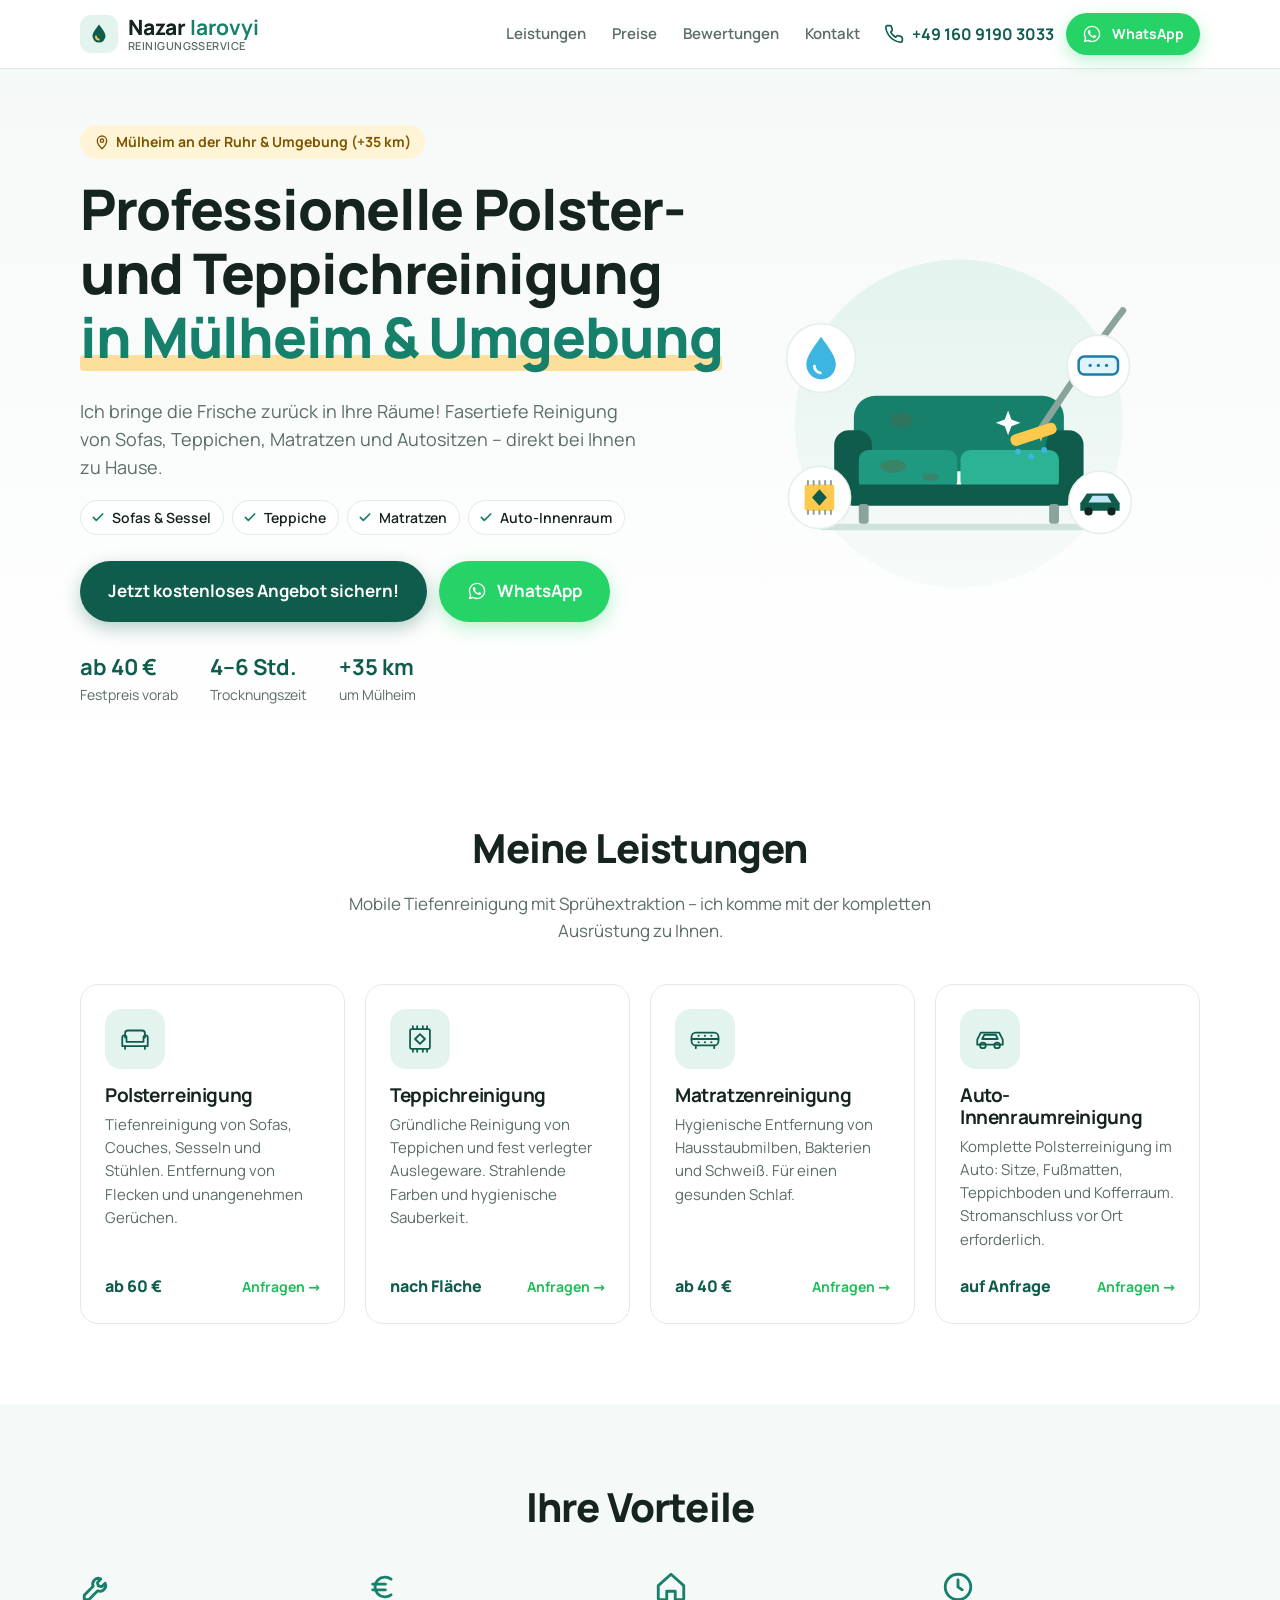
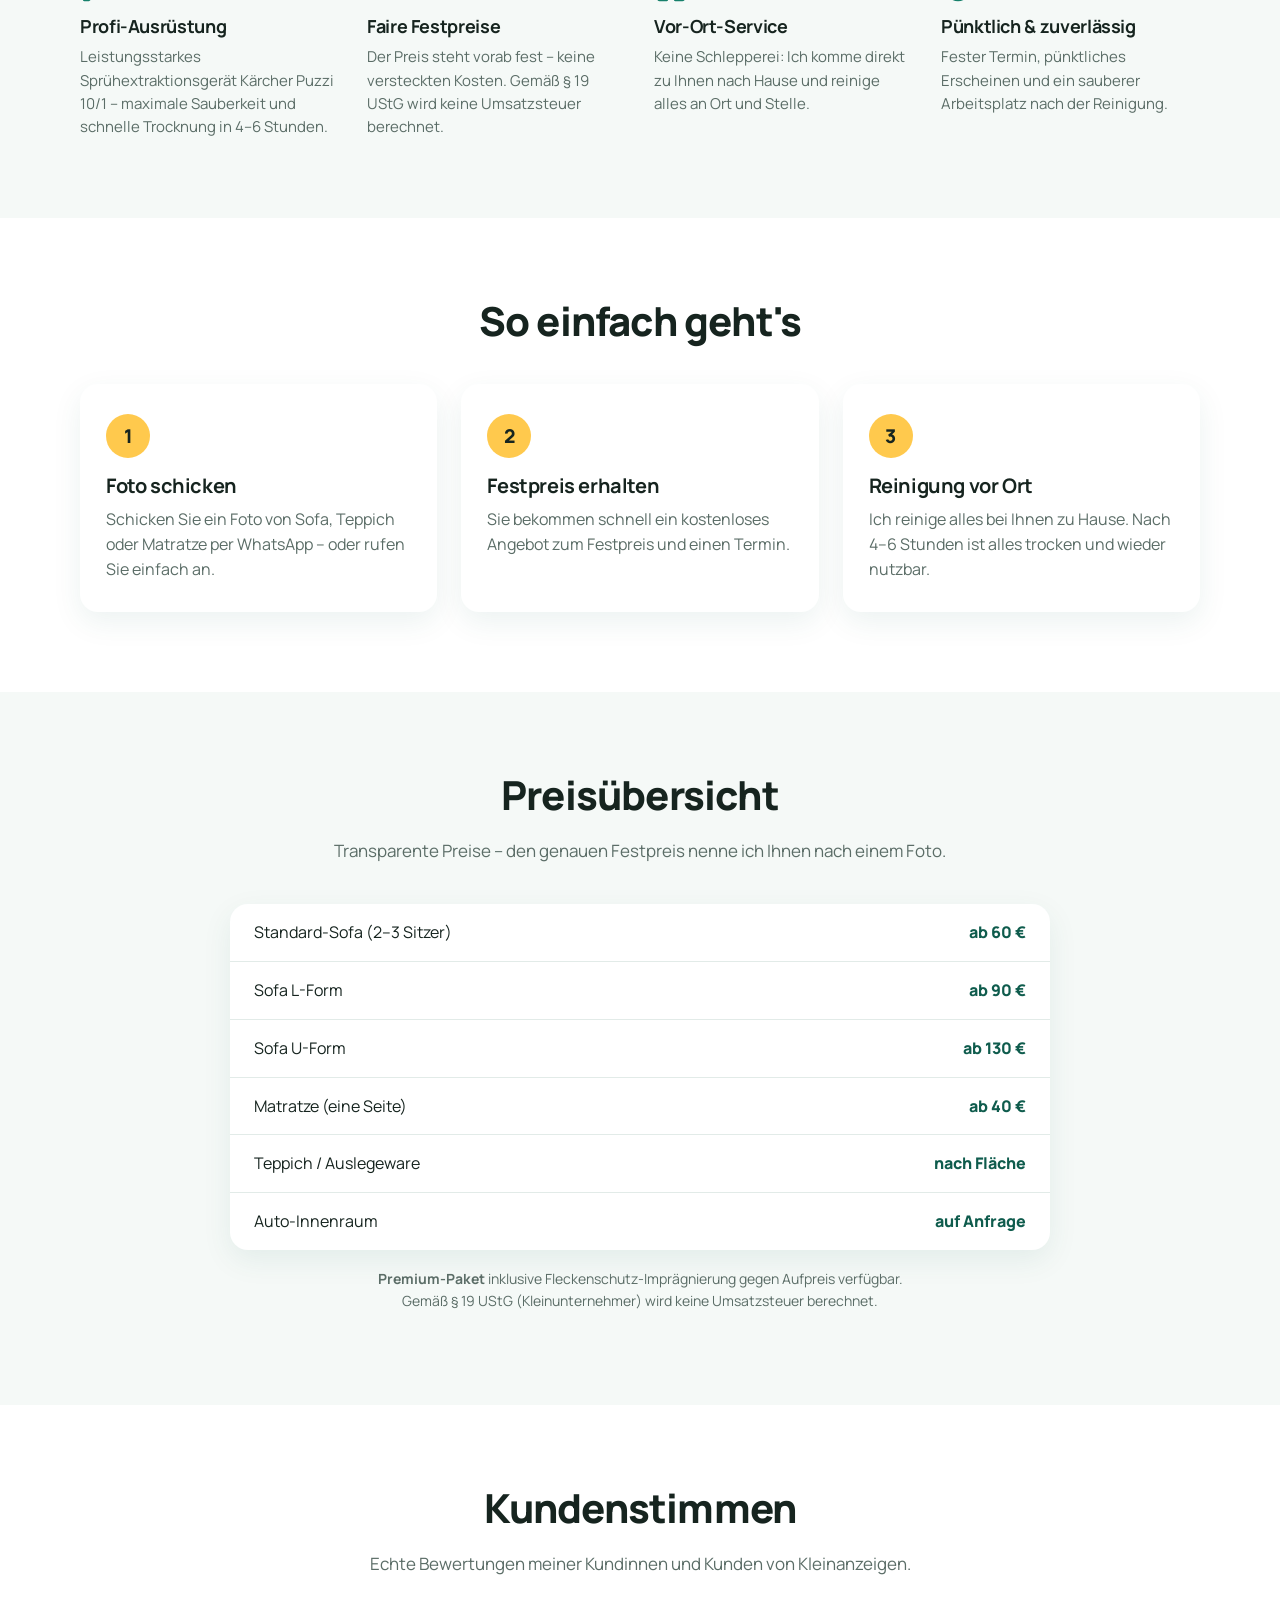
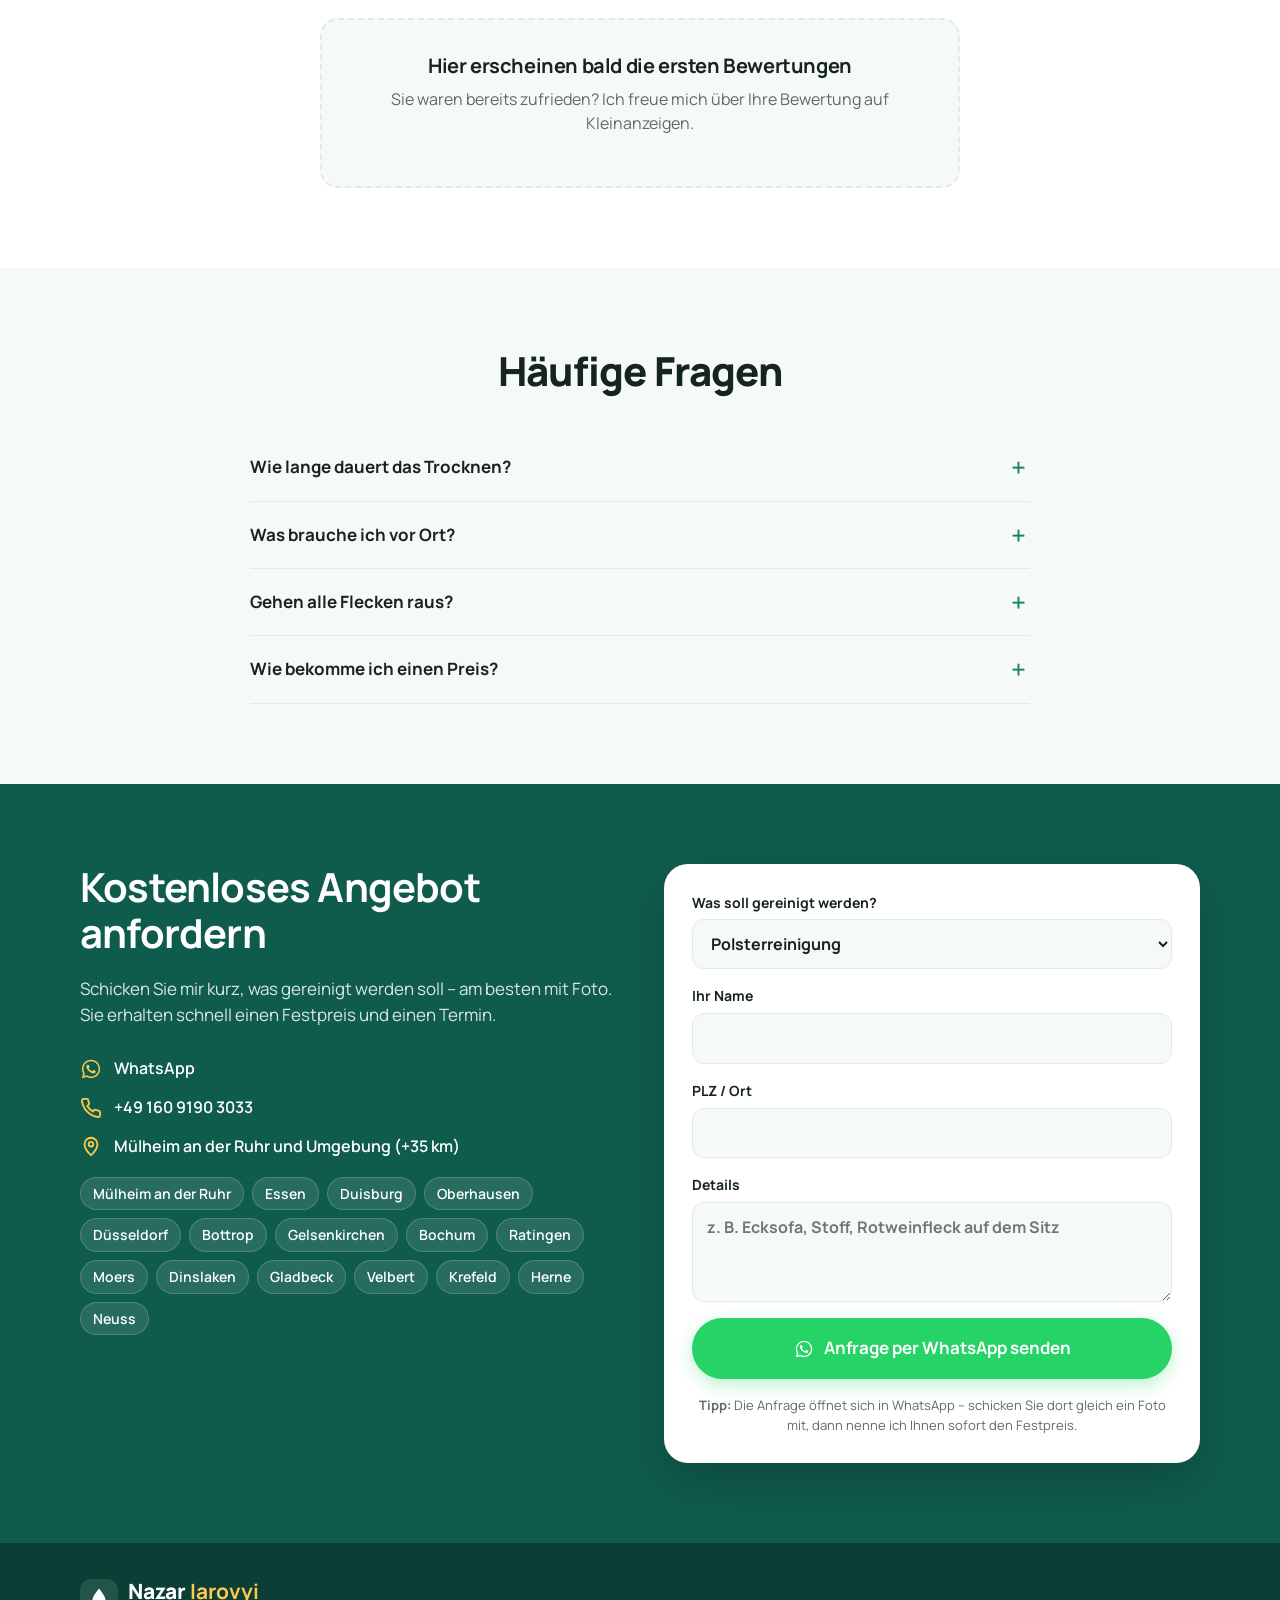
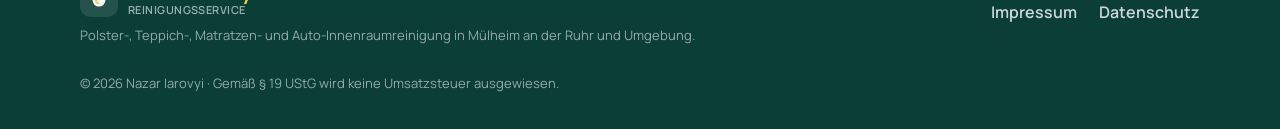
==== index.html @ fb3b0ef0 "Polsterreinigung Nazar Iarovyi: статичный сайт Co-Authored-By: Claude Opus 5.5 <noreply@anthropic.co" ====
<!DOCTYPE html>
<html lang="de">
<head>
  <meta charset="UTF-8">
  <meta name="viewport" content="width=device-width, initial-scale=1">
  <title>Polsterreinigung Mülheim & Umgebung | Nazar Iarovyi</title>
  <meta name="description" content="Mobile Polster-, Teppich-, Matratzen- und Auto-Innenraumreinigung in Mülheim an der Ruhr und Umgebung (+35 km). Profi-Sprühextraktion mit Kärcher Puzzi, Sofa ab 60 €. Kostenloses Angebot per WhatsApp.">
  <meta name="theme-color" content="#0f5c4d">
  <meta property="og:title" content="Polster- und Teppichreinigung bei Ihnen zu Hause – Mülheim & Umgebung">
  <meta property="og:description" content="Sofas, Teppiche, Matratzen und Autositze – Tiefenreinigung direkt vor Ort. Foto per WhatsApp schicken, Festpreis erhalten.">
  <meta property="og:type" content="website">
  <meta property="og:locale" content="de_DE">
  <script type="application/ld+json">
  {
    "@context": "https://schema.org",
    "@type": "LocalBusiness",
    "name": "Nazar Iarovyi Reinigungsservice",
    "telephone": "+4916091903033",
    "address": { "@type": "PostalAddress", "addressLocality": "Mülheim an der Ruhr", "addressCountry": "DE" },
    "areaServed": { "@type": "GeoCircle", "geoMidpoint": { "@type": "GeoCoordinates", "latitude": 51.4275, "longitude": 6.8825 }, "geoRadius": 35000 },
    "priceRange": "ab 40 €"
  }
  </script>
  <link rel="preload" href="fonts/manrope.woff2" as="font" type="font/woff2" crossorigin>
  <link rel="stylesheet" href="styles.css">
</head>
<body>

<!-- ============ HEADER ============ -->
<header class="header" id="top">
  <div class="container header__inner">
    <a href="#top" class="logo">
      <span class="logo__mark"><svg><use href="#i-drop"/></svg></span>
      <span class="logo__text">Nazar <b>Iarovyi</b><small>Reinigungsservice</small></span>
    </a>

    <nav class="nav" id="nav">
      <a href="#services">Leistungen</a>
      <a href="#prices">Preise</a>
      <a href="#reviews">Bewertungen</a>
      <a href="#kontakt">Kontakt</a>
    </nav>

    <div class="header__actions">
      <a class="header__tel js-tel" href="#"><svg class="ico"><use href="#i-phone"/></svg><span class="js-phone-text">+49 160 9190 3033</span></a>
      <a class="btn btn--wa btn--sm header__wa js-wa" href="#" target="_blank" rel="noopener">
        <svg class="ico"><use href="#i-wa"/></svg><span>WhatsApp</span>
      </a>
      <button class="burger" id="burger" aria-label="Menü" aria-expanded="false"><span></span><span></span><span></span></button>
    </div>
  </div>
</header>

<main>
<!-- ============ HERO ============ -->
<section class="hero">
  <div class="container hero__inner">
    <div class="hero__text">
      <span class="badge"><svg class="ico"><use href="#i-pin"/></svg><span id="heroBadge">Mülheim an der Ruhr & Umgebung (+35 km)</span></span>
      <h1 id="heroTitle">Professionelle Polster- und Teppichreinigung <span class="hl">in Mülheim & Umgebung</span></h1>
      <p class="hero__lead">Ich bringe die Frische zurück in Ihre Räume! Fasertiefe Reinigung von Sofas, Teppichen, Matratzen und Autositzen – direkt bei Ihnen zu Hause.</p>
      <ul class="hero__list">
        <li><svg class="ico"><use href="#i-check"/></svg>Sofas & Sessel</li>
        <li><svg class="ico"><use href="#i-check"/></svg>Teppiche</li>
        <li><svg class="ico"><use href="#i-check"/></svg>Matratzen</li>
        <li><svg class="ico"><use href="#i-check"/></svg>Auto-Innenraum</li>
      </ul>
      <div class="hero__cta">
        <a class="btn btn--call btn--lg" href="#kontakt">Jetzt kostenloses Angebot sichern!</a>
        <a class="btn btn--wa btn--lg js-wa" href="#" target="_blank" rel="noopener">
          <svg class="ico"><use href="#i-wa"/></svg><span>WhatsApp</span>
        </a>
      </div>
      <ul class="hero__facts">
        <li><b>ab 40 €</b><span>Festpreis vorab</span></li>
        <li><b>4–6 Std.</b><span>Trocknungszeit</span></li>
        <li><b>+35 km</b><span>um Mülheim</span></li>
      </ul>
    </div>

    <!-- Фото Назара: положи файл img/nazar.jpg (вертикальное, ~800×1000) — оно встанет вместо картинки -->
    <div class="hero__art hero__photo">
      <img src="img/nazar.jpg" alt="Nazar Iarovyi bei der Polsterreinigung" width="800" height="1000" onerror="this.remove()">
      <svg viewBox="0 0 480 440" class="hero-svg" aria-hidden="true">
        <defs>
          <linearGradient id="g-sky" x1="0" y1="0" x2="0" y2="1"><stop offset="0" stop-color="#e3f3ee"/><stop offset="1" stop-color="#f7fbf9"/></linearGradient>
        </defs>
        <circle cx="240" cy="230" r="200" fill="url(#g-sky)"/>
        <!-- floor -->
        <rect x="70" y="352" width="340" height="8" rx="4" fill="#cfe3dc"/>
        <!-- sofa -->
        <rect x="112" y="196" width="256" height="92" rx="26" fill="#16806b"/>
        <rect x="88" y="238" width="46" height="88" rx="18" fill="#0f5c4d"/>
        <rect x="346" y="238" width="46" height="88" rx="18" fill="#0f5c4d"/>
        <rect x="118" y="262" width="120" height="50" rx="12" fill="#1f9a80"/>
        <rect x="242" y="262" width="120" height="50" rx="12" fill="#2bb394"/>
        <rect x="100" y="304" width="280" height="26" rx="10" fill="#0f5c4d"/>
        <rect x="118" y="328" width="12" height="24" rx="4" fill="#8aa39b"/>
        <rect x="350" y="328" width="12" height="24" rx="4" fill="#8aa39b"/>
        <!-- dirty half (left) -->
        <ellipse cx="160" cy="282" rx="16" ry="8" fill="#6b5a3a" opacity=".35"/>
        <ellipse cx="205" cy="295" rx="10" ry="5" fill="#6b5a3a" opacity=".3"/>
        <ellipse cx="170" cy="226" rx="14" ry="9" fill="#6b5a3a" opacity=".28"/>
        <!-- clean half (right): sparkles -->
        <path d="M300 214l4 11 11 4-11 4-4 11-4-11-11-4 11-4z" fill="#fff"/>
        <path d="M340 236l2 6 6 2-6 2-2 6-2-6-6-2 6-2z" fill="#ffc94d"/>
        <!-- spray extraction wand -->
        <path d="M440 92C410 130 384 170 340 236" stroke="#8aa39b" stroke-width="8" fill="none" stroke-linecap="round"/>
        <rect x="302" y="236" width="58" height="14" rx="6" fill="#ffc94d" transform="rotate(-18 331 243)"/>
        <circle cx="312" cy="264" r="3.5" fill="#3cb6e0"/><circle cx="328" cy="270" r="3.5" fill="#3cb6e0"/><circle cx="344" cy="262" r="3.5" fill="#3cb6e0"/>

        <!-- floating: droplet -->
        <g class="float f1">
          <circle cx="72" cy="150" r="42" fill="#fff" stroke="#e5efeb" stroke-width="2"/>
          <path d="M72 124c10 14 18 24 18 34a18 18 0 0 1-36 0c0-10 8-20 18-34z" fill="#3cb6e0"/>
          <path d="M64 160a8 8 0 0 0 7 8" stroke="#fff" stroke-width="3.5" fill="none" stroke-linecap="round"/>
        </g>
        <!-- floating: mattress -->
        <g class="float f2">
          <circle cx="410" cy="160" r="38" fill="#fff" stroke="#e5efeb" stroke-width="2"/>
          <rect x="386" y="148" width="48" height="22" rx="7" fill="#e1f3fb" stroke="#1a7fa8" stroke-width="3"/>
          <circle cx="400" cy="159" r="2" fill="#1a7fa8"/><circle cx="410" cy="159" r="2" fill="#1a7fa8"/><circle cx="420" cy="159" r="2" fill="#1a7fa8"/>
        </g>
        <!-- floating: car -->
        <g class="float f3">
          <circle cx="412" cy="326" r="38" fill="#fff" stroke="#e5efeb" stroke-width="2"/>
          <path d="M388 336v-9l8-12h32l8 12v9z" fill="#0f5c4d"/>
          <path d="M398 326l5-8h18l5 8z" fill="#bfe6f5"/>
          <circle cx="398" cy="337" r="5" fill="#16241f"/><circle cx="426" cy="337" r="5" fill="#16241f"/>
        </g>
        <!-- floating: carpet -->
        <g class="float f4">
          <circle cx="70" cy="320" r="38" fill="#fff" stroke="#e5efeb" stroke-width="2"/>
          <rect x="52" y="304" width="36" height="32" rx="3" fill="#ffc94d"/>
          <path d="M70 310l9 10-9 10-9-10z" fill="#0f5c4d"/>
          <path d="M56 300v4M63 300v4M70 300v4M77 300v4M84 300v4M56 336v4M63 336v4M70 336v4M77 336v4M84 336v4" stroke="#8aa39b" stroke-width="2.5" stroke-linecap="round"/>
        </g>
      </svg>
    </div>
  </div>
</section>

<!-- ============ SERVICES ============ -->
<section class="section" id="services">
  <div class="container">
    <div class="section__head">
      <h2>Meine Leistungen</h2>
      <p>Mobile Tiefenreinigung mit Sprühextraktion – ich komme mit der kompletten Ausrüstung zu Ihnen.</p>
    </div>
    <div class="grid services services--4" id="servicesGrid"><!-- rendered by script.js --></div>
  </div>
</section>

<!-- ============ ADVANTAGES ============ -->
<section class="section section--alt">
  <div class="container">
    <div class="section__head">
      <h2>Ihre Vorteile</h2>
    </div>
    <div class="why">
      <div class="why__item"><svg class="ico"><use href="#i-tools"/></svg><h3>Profi-Ausrüstung</h3><p>Leistungsstarkes Sprühextraktionsgerät Kärcher Puzzi 10/1 – maximale Sauberkeit und schnelle Trocknung in 4–6 Stunden.</p></div>
      <div class="why__item"><svg class="ico"><use href="#i-euro"/></svg><h3>Faire Festpreise</h3><p>Der Preis steht vorab fest – keine versteckten Kosten. Gemäß § 19 UStG wird keine Umsatzsteuer berechnet.</p></div>
      <div class="why__item"><svg class="ico"><use href="#i-home"/></svg><h3>Vor-Ort-Service</h3><p>Keine Schlepperei: Ich komme direkt zu Ihnen nach Hause und reinige alles an Ort und Stelle.</p></div>
      <div class="why__item"><svg class="ico"><use href="#i-clock"/></svg><h3>Pünktlich & zuverlässig</h3><p>Fester Termin, pünktliches Erscheinen und ein sauberer Arbeitsplatz nach der Reinigung.</p></div>
    </div>
  </div>
</section>

<!-- ============ HOW ============ -->
<section class="section" id="how">
  <div class="container">
    <div class="section__head">
      <h2>So einfach geht's</h2>
    </div>
    <ol class="steps">
      <li class="step"><span class="step__num">1</span><h3>Foto schicken</h3><p>Schicken Sie ein Foto von Sofa, Teppich oder Matratze per WhatsApp – oder rufen Sie einfach an.</p></li>
      <li class="step"><span class="step__num">2</span><h3>Festpreis erhalten</h3><p>Sie bekommen schnell ein kostenloses Angebot zum Festpreis und einen Termin.</p></li>
      <li class="step"><span class="step__num">3</span><h3>Reinigung vor Ort</h3><p>Ich reinige alles bei Ihnen zu Hause. Nach 4–6 Stunden ist alles trocken und wieder nutzbar.</p></li>
    </ol>
  </div>
</section>

<!-- ============ PRICES ============ -->
<section class="section section--alt" id="prices">
  <div class="container">
    <div class="section__head">
      <h2>Preisübersicht</h2>
      <p>Transparente Preise – den genauen Festpreis nenne ich Ihnen nach einem Foto.</p>
    </div>
    <div class="price-table" id="priceTable"><!-- rendered by script.js --></div>
    <p class="note"><b>Premium-Paket</b> inklusive Fleckenschutz-Imprägnierung gegen Aufpreis verfügbar.<br>Gemäß § 19 UStG (Kleinunternehmer) wird keine Umsatzsteuer berechnet.</p>
  </div>
</section>

<!-- ============ REVIEWS ============ -->
<section class="section" id="reviews">
  <div class="container">
    <div class="section__head">
      <h2>Kundenstimmen</h2>
      <p>Echte Bewertungen meiner Kundinnen und Kunden von Kleinanzeigen.</p>
    </div>
    <div id="reviewsBox"><!-- rendered by script.js --></div>
  </div>
</section>

<!-- ============ FAQ ============ -->
<section class="section section--alt" id="faq">
  <div class="container container--narrow">
    <div class="section__head">
      <h2>Häufige Fragen</h2>
    </div>
    <div class="faq" id="faqList"><!-- rendered by script.js --></div>
  </div>
</section>

<!-- ============ CONTACT ============ -->
<section class="section contact" id="kontakt">
  <div class="container contact__inner">
    <div class="contact__text">
      <h2>Kostenloses Angebot anfordern</h2>
      <p>Schicken Sie mir kurz, was gereinigt werden soll – am besten mit Foto. Sie erhalten schnell einen Festpreis und einen Termin.</p>
      <ul class="contact__list">
        <li><a class="js-wa" href="#" target="_blank" rel="noopener"><svg class="ico"><use href="#i-wa"/></svg><span>WhatsApp</span></a></li>
        <li><a class="js-tel" href="#"><svg class="ico"><use href="#i-phone"/></svg><span class="js-phone-text">+49 160 9190 3033</span></a></li>
        <li><svg class="ico"><use href="#i-pin"/></svg><span id="contactArea">Mülheim an der Ruhr und Umgebung (+35 km)</span></li>
      </ul>
      <ul class="chips" id="areaChips"><!-- rendered by script.js --></ul>
    </div>

    <form class="form" id="requestForm" novalidate>
      <label>
        <span>Was soll gereinigt werden?</span>
        <select name="service" id="formService"></select>
      </label>
      <label>
        <span>Ihr Name</span>
        <input type="text" name="name" required autocomplete="name">
      </label>
      <label>
        <span>PLZ / Ort</span>
        <input type="text" name="zip" autocomplete="postal-code">
      </label>
      <label>
        <span>Details</span>
        <textarea name="msg" rows="3" placeholder="z. B. Ecksofa, Stoff, Rotweinfleck auf dem Sitz"></textarea>
      </label>
      <button type="submit" class="btn btn--wa btn--lg btn--block">
        <svg class="ico"><use href="#i-wa"/></svg><span>Anfrage per WhatsApp senden</span>
      </button>
      <p class="form__hint"><b>Tipp:</b> Die Anfrage öffnet sich in WhatsApp – schicken Sie dort gleich ein Foto mit, dann nenne ich Ihnen sofort den Festpreis.</p>
    </form>
  </div>
</section>
</main>

<!-- ============ FOOTER ============ -->
<footer class="footer">
  <div class="container footer__inner">
    <div>
      <a href="#top" class="logo logo--light">
        <span class="logo__mark"><svg><use href="#i-drop"/></svg></span>
        <span class="logo__text">Nazar <b>Iarovyi</b><small>Reinigungsservice</small></span>
      </a>
      <p class="footer__small">Polster-, Teppich-, Matratzen- und Auto-Innenraumreinigung in Mülheim an der Ruhr und Umgebung.</p>
    </div>
    <nav class="footer__links">
      <a href="impressum.html">Impressum</a>
      <a href="datenschutz.html">Datenschutz</a>
    </nav>
    <p class="footer__small">© <span id="year"></span> Nazar Iarovyi · Gemäß § 19 UStG wird keine Umsatzsteuer ausgewiesen.</p>
  </div>
</footer>

<!-- Sticky contact bar (mobile) -->
<div class="mbar">
  <a class="mbar__call js-tel" href="#"><svg class="ico"><use href="#i-phone"/></svg><span>Anrufen</span></a>
  <a class="mbar__wa js-wa" href="#" target="_blank" rel="noopener"><svg class="ico"><use href="#i-wa"/></svg><span>WhatsApp</span></a>
</div>

<!-- ============ ICON SPRITE ============ -->
<svg width="0" height="0" style="position:absolute" aria-hidden="true">
  <symbol id="i-wa" viewBox="0 0 24 24"><path fill="currentColor" d="M12.04 2C6.58 2 2.13 6.45 2.13 11.91c0 1.75.46 3.45 1.32 4.95L2.05 22l5.25-1.38a9.9 9.9 0 0 0 4.74 1.21c5.46 0 9.91-4.45 9.91-9.91S17.5 2 12.04 2Zm0 18.15c-1.48 0-2.93-.4-4.2-1.15l-.3-.18-3.12.82.83-3.04-.2-.31a8.2 8.2 0 0 1-1.26-4.38c0-4.54 3.7-8.24 8.25-8.24 4.54 0 8.24 3.7 8.24 8.24 0 4.55-3.7 8.24-8.24 8.24Zm4.52-6.16c-.25-.12-1.47-.72-1.7-.8-.22-.09-.39-.13-.56.12-.16.25-.64.8-.78.97-.14.17-.29.19-.54.06-.25-.12-1.05-.39-1.99-1.23-.74-.66-1.23-1.47-1.38-1.72-.14-.25-.02-.38.11-.51.11-.11.25-.29.37-.43.13-.15.17-.25.25-.42.08-.17.04-.31-.02-.43-.06-.12-.56-1.34-.76-1.84-.2-.48-.41-.42-.56-.43h-.48c-.17 0-.43.06-.66.31-.22.25-.86.85-.86 2.07 0 1.22.89 2.4 1.01 2.56.12.17 1.75 2.67 4.23 3.74.59.26 1.05.41 1.41.52.59.19 1.13.16 1.56.1.48-.07 1.47-.6 1.67-1.18.21-.58.21-1.07.14-1.18-.06-.1-.22-.16-.47-.28Z"/></symbol>
  <symbol id="i-phone" viewBox="0 0 24 24"><path fill="none" stroke="currentColor" stroke-width="2" stroke-linecap="round" stroke-linejoin="round" d="M22 16.9v3a2 2 0 0 1-2.2 2 19.8 19.8 0 0 1-8.6-3.1 19.5 19.5 0 0 1-6-6A19.8 19.8 0 0 1 2.1 4.2 2 2 0 0 1 4.1 2h3a2 2 0 0 1 2 1.7c.1.9.4 1.8.7 2.7a2 2 0 0 1-.5 2.1L8 9.8a16 16 0 0 0 6 6l1.3-1.3a2 2 0 0 1 2.1-.4c.9.3 1.8.6 2.7.7a2 2 0 0 1 1.7 2Z"/></symbol>
  <symbol id="i-clock" viewBox="0 0 24 24"><g fill="none" stroke="currentColor" stroke-width="2" stroke-linecap="round"><circle cx="12" cy="12" r="9"/><path d="M12 7v5l3 2"/></g></symbol>
  <symbol id="i-euro" viewBox="0 0 24 24"><g fill="none" stroke="currentColor" stroke-width="2" stroke-linecap="round"><path d="M17 6.5A7 7 0 1 0 17 17.5"/><path d="M4 10h9M4 14h9"/></g></symbol>
  <symbol id="i-tools" viewBox="0 0 24 24"><g fill="none" stroke="currentColor" stroke-width="2" stroke-linecap="round" stroke-linejoin="round"><path d="M14.7 6.3a4 4 0 0 0-5.4 5.2L3 17.8V21h3.2l6.3-6.3a4 4 0 0 0 5.2-5.4l-2.5 2.5-2.3-.6-.6-2.3z"/></g></symbol>
  <symbol id="i-home" viewBox="0 0 24 24"><g fill="none" stroke="currentColor" stroke-width="2" stroke-linecap="round" stroke-linejoin="round"><path d="M3 11 12 3l9 8v9a1 1 0 0 1-1 1h-5v-6H9v6H4a1 1 0 0 1-1-1z"/></g></symbol>
  <symbol id="i-pin" viewBox="0 0 24 24"><g fill="none" stroke="currentColor" stroke-width="2" stroke-linecap="round"><path d="M12 22s7-6.3 7-12a7 7 0 0 0-14 0c0 5.7 7 12 7 12Z"/><circle cx="12" cy="10" r="2.5"/></g></symbol>
  <symbol id="i-check" viewBox="0 0 24 24"><path d="m5 12.5 4.5 4.5L19 7.5" fill="none" stroke="currentColor" stroke-width="2.6" stroke-linecap="round" stroke-linejoin="round"/></symbol>
  <symbol id="i-drop" viewBox="0 0 24 24"><path d="M12 2.5c3.8 5 6.5 8.4 6.5 11.6a6.5 6.5 0 0 1-13 0c0-3.2 2.7-6.6 6.5-11.6Z" fill="currentColor"/><path d="M9 14.5a3 3 0 0 0 2.6 3" fill="none" stroke="#ffc94d" stroke-width="2" stroke-linecap="round"/></symbol>
  <!-- service icons -->
  <symbol id="s-sofa" viewBox="0 0 48 48"><g fill="none" stroke="currentColor" stroke-width="2.5" stroke-linecap="round" stroke-linejoin="round"><path d="M10 22v-6a4 4 0 0 1 4-4h20a4 4 0 0 1 4 4v6"/><path d="M6 22a3 3 0 0 1 6 0v6h24v-6a3 3 0 0 1 6 0v12H6z"/><path d="M10 34v4M38 34v4"/></g></symbol>
  <symbol id="s-carpet" viewBox="0 0 48 48"><g fill="none" stroke="currentColor" stroke-width="2.5" stroke-linecap="round" stroke-linejoin="round"><rect x="10" y="10" width="28" height="28" rx="2"/><path d="M24 17l7 7-7 7-7-7z"/><path d="M14 6v4M20 6v4M28 6v4M34 6v4M14 38v4M20 38v4M28 38v4M34 38v4"/></g></symbol>
  <symbol id="s-mattress" viewBox="0 0 48 48"><g fill="none" stroke="currentColor" stroke-width="2.5" stroke-linecap="round" stroke-linejoin="round"><rect x="5" y="15" width="38" height="18" rx="6"/><path d="M5 24h38"/><path d="M11 33v4M37 33v4"/><path d="M15 19.5h0M24 19.5h0M33 19.5h0M15 28.5h0M24 28.5h0M33 28.5h0" stroke-width="3"/></g></symbol>
  <symbol id="s-car" viewBox="0 0 48 48"><g fill="none" stroke="currentColor" stroke-width="2.5" stroke-linecap="round" stroke-linejoin="round"><path d="M6 32v-7l5-10h26l5 10v7z"/><path d="M13 24l3-6h16l3 6z"/><circle cx="14" cy="33" r="4"/><circle cx="34" cy="33" r="4"/></g></symbol>
</svg>

<script src="script.js"></script>
</body>
</html>
---- styles.css ----
/* Шрифт лежит локально (без Google Fonts — так требует DSGVO) */
@font-face {
  font-family: "Manrope"; font-style: normal; font-weight: 400 800; font-display: swap;
  src: url(fonts/manrope.woff2) format("woff2");
}

:root {
  --green: #0f5c4d;
  --green-2: #16806b;
  --green-soft: #e3f3ee;
  --yellow: #ffc94d;
  --yellow-soft: #fff4d6;
  --wa: #25d366;
  --wa-dark: #1ebe5a;
  --text: #16241f;
  --muted: #5b6d67;
  --line: #e2ebe8;
  --bg: #ffffff;
  --bg-alt: #f5f9f7;
  --radius: 18px;
  --shadow: 0 10px 30px rgba(15, 92, 77, .08);
  --container: 1160px;
}

*, *::before, *::after { box-sizing: border-box; }
html { scroll-behavior: smooth; scroll-padding-top: 80px; }
body {
  margin: 0;
  font-family: "Manrope", system-ui, -apple-system, "Segoe UI", Roboto, sans-serif;
  color: var(--text);
  background: var(--bg);
  line-height: 1.55;
  -webkit-font-smoothing: antialiased;
}
img, svg { display: block; max-width: 100%; }
a { color: inherit; text-decoration: none; }
h1, h2, h3 { line-height: 1.15; margin: 0 0 .5em; letter-spacing: -.02em; }
p { margin: 0 0 1em; }

.container { width: 100%; max-width: var(--container); margin: 0 auto; padding: 0 20px; }
.container--narrow { max-width: 820px; }
.ico { width: 20px; height: 20px; flex: none; }

/* ---------- Buttons ---------- */
.btn {
  display: inline-flex; align-items: center; justify-content: center; gap: 10px;
  padding: 12px 20px; border-radius: 999px; border: 2px solid transparent;
  font: inherit; font-weight: 700; cursor: pointer; white-space: nowrap;
  transition: transform .15s, background .15s, box-shadow .15s;
}
.btn:active { transform: translateY(1px); }
.btn--sm { padding: 8px 14px; font-size: 14px; }
.btn--lg { padding: 15px 26px; font-size: 17px; }
.btn--block { width: 100%; }
.btn--wa { background: var(--wa); color: #fff; box-shadow: 0 6px 18px rgba(37, 211, 102, .3); }
.btn--wa:hover { background: var(--wa-dark); }
.btn--ghost { border-color: var(--green); color: var(--green); background: #fff; }
.btn--ghost:hover { background: var(--green-soft); }
.btn--light { background: #fff; color: var(--green); }
.btn--light:hover { background: var(--yellow); }

/* ---------- Header ---------- */
.header {
  position: sticky; top: 0; z-index: 50;
  background: rgba(255, 255, 255, .92);
  backdrop-filter: saturate(1.4) blur(10px);
  border-bottom: 1px solid var(--line);
}
.header__inner { display: flex; align-items: center; gap: 24px; height: 68px; }
.logo { display: flex; align-items: center; gap: 10px; font-weight: 800; font-size: 21px; }
.logo__mark {
  width: 38px; height: 38px; border-radius: 11px; background: var(--green-soft);
  color: var(--green); display: grid; place-items: center;
}
.logo__mark svg { width: 24px; height: 24px; }
.logo__text b { color: var(--green-2); }
.nav { display: flex; gap: 26px; margin-left: auto; font-weight: 600; font-size: 15px; }
.nav a { color: var(--muted); transition: color .15s; }
.nav a:hover { color: var(--green); }
.header__actions { display: flex; align-items: center; gap: 12px; }

.burger { display: none; width: 42px; height: 42px; border: 0; background: var(--bg-alt); border-radius: 12px; cursor: pointer; padding: 11px 10px; flex-direction: column; justify-content: space-between; }
.burger span { display: block; height: 2px; background: var(--text); border-radius: 2px; transition: transform .2s, opacity .2s; }
.burger[aria-expanded="true"] span:nth-child(1) { transform: translateY(8px) rotate(45deg); }
.burger[aria-expanded="true"] span:nth-child(2) { opacity: 0; }
.burger[aria-expanded="true"] span:nth-child(3) { transform: translateY(-8px) rotate(-45deg); }

/* ---------- Hero ---------- */
.hero { background: linear-gradient(180deg, var(--bg-alt), #fff); padding: 56px 0 40px; overflow: hidden; }
.hero__inner { display: grid; grid-template-columns: 1.1fr .9fr; gap: 40px; align-items: center; }
.badge {
  display: inline-block; background: var(--yellow-soft); color: #7a5600; font-weight: 700;
  font-size: 14px; padding: 6px 14px; border-radius: 999px; margin-bottom: 18px;
}
.hero h1 { font-size: clamp(34px, 5vw, 56px); font-weight: 800; isolation: isolate; }
.hl { color: var(--green-2); position: relative; white-space: nowrap; }
.hl::after {
  content: ""; position: absolute; left: 0; right: 0; bottom: .08em; height: .28em;
  background: var(--yellow); opacity: .55; z-index: -1; border-radius: 4px;
}
.hero__lead { font-size: 18px; color: var(--muted); max-width: 560px; }
.hero__cta { display: flex; flex-wrap: wrap; gap: 12px; margin: 26px 0 14px; }
.hero__facts { list-style: none; display: flex; gap: 32px; padding: 0; margin: 28px 0 0; }
.hero__facts li { display: flex; flex-direction: column; }
.hero__facts b { font-size: 22px; color: var(--green); }
.hero__facts span { font-size: 14px; color: var(--muted); }
.hero__art { position: relative; }
.hero-svg { width: 100%; max-width: 520px; margin: 0 auto; }
.float { animation: float 5s ease-in-out infinite; transform-box: fill-box; }
.f2 { animation-delay: -1.2s; } .f3 { animation-delay: -2.5s; } .f4 { animation-delay: -3.7s; }
@keyframes float { 50% { transform: translateY(-10px); } }
@media (prefers-reduced-motion: reduce) { .float { animation: none; } html { scroll-behavior: auto; } }

/* ---------- Sections ---------- */
.section { padding: 80px 0; }
.section--tight { padding: 0 0 80px; }
.section--alt { background: var(--bg-alt); }
.section__head { text-align: center; max-width: 640px; margin: 0 auto 40px; }
.section__head h2 { font-size: clamp(28px, 3.6vw, 40px); font-weight: 800; }
.section__head p { color: var(--muted); font-size: 17px; }

/* ---------- Tabs & Services ---------- */
.tabs { display: flex; flex-wrap: wrap; justify-content: center; gap: 8px; margin-bottom: 32px; }
.tab {
  border: 1px solid var(--line); background: #fff; font: inherit; font-weight: 700; font-size: 15px;
  padding: 9px 18px; border-radius: 999px; cursor: pointer; color: var(--muted); transition: all .15s;
}
.tab:hover { border-color: var(--green-2); color: var(--green); }
.tab.is-active { background: var(--green); border-color: var(--green); color: #fff; }

.grid { display: grid; gap: 20px; }
.services { grid-template-columns: repeat(auto-fill, minmax(250px, 1fr)); }
.card {
  background: #fff; border: 1px solid var(--line); border-radius: var(--radius); padding: 24px;
  display: flex; flex-direction: column; transition: transform .2s, box-shadow .2s, border-color .2s;
}
.card:hover { transform: translateY(-4px); box-shadow: var(--shadow); border-color: transparent; }
.card.is-hidden { display: none; }
.card__icon {
  width: 60px; height: 60px; border-radius: 16px; display: grid; place-items: center;
  background: var(--green-soft); color: var(--green); margin-bottom: 16px;
}
.card__icon svg { width: 34px; height: 34px; }
.card--clean .card__icon { background: #e1f3fb; color: #1a7fa8; }
.card--extra .card__icon { background: var(--bg-alt); color: var(--muted); }
.card h3 { font-size: 19px; margin-bottom: 6px; }
.card p { color: var(--muted); font-size: 15px; flex: 1; }
.card__foot { display: flex; align-items: center; justify-content: space-between; gap: 10px; margin-top: 8px; }
.card__price { font-weight: 800; color: var(--green); }
.card__link { font-weight: 700; font-size: 14px; color: var(--wa-dark); display: inline-flex; align-items: center; gap: 6px; }
.card__link:hover { text-decoration: underline; }

/* ---------- Steps ---------- */
.steps { list-style: none; padding: 0; margin: 0; display: grid; grid-template-columns: repeat(3, 1fr); gap: 24px; counter-reset: s; }
.step { background: #fff; border-radius: var(--radius); padding: 30px 26px; box-shadow: var(--shadow); position: relative; }
.step__num {
  width: 44px; height: 44px; border-radius: 50%; background: var(--yellow); color: var(--text);
  display: grid; place-items: center; font-weight: 800; font-size: 19px; margin-bottom: 16px;
}
.step h3 { font-size: 20px; }
.step p { color: var(--muted); margin: 0; }

/* ---------- Why ---------- */
.why { display: grid; grid-template-columns: repeat(4, 1fr); gap: 28px; }
.why__item .ico { width: 34px; height: 34px; color: var(--green-2); margin-bottom: 12px; }
.why__item h3 { font-size: 18px; }
.why__item p { color: var(--muted); margin: 0; font-size: 15px; }

/* ---------- Prices ---------- */
.price-table { background: #fff; border-radius: var(--radius); box-shadow: var(--shadow); overflow: hidden; max-width: 820px; margin: 0 auto; }
.price-row { display: flex; justify-content: space-between; gap: 16px; padding: 16px 24px; border-bottom: 1px solid var(--line); }
.price-row:last-child { border-bottom: 0; }
.price-row span:last-child { font-weight: 800; color: var(--green); white-space: nowrap; }
.note { text-align: center; color: var(--muted); font-size: 14px; margin-top: 18px; }

/* ---------- FAQ ---------- */
.faq details { border-bottom: 1px solid var(--line); }
.faq summary {
  list-style: none; cursor: pointer; padding: 20px 40px 20px 0; font-weight: 700; font-size: 17px; position: relative;
}
.faq summary::-webkit-details-marker { display: none; }
.faq summary::after {
  content: "+"; position: absolute; right: 4px; top: 50%; transform: translateY(-50%);
  font-size: 26px; font-weight: 500; color: var(--green-2); transition: transform .2s;
}
.faq details[open] summary::after { transform: translateY(-50%) rotate(45deg); }
.faq details p { color: var(--muted); padding-bottom: 12px; }

/* ---------- Contact ---------- */
.contact { background: var(--green); color: #fff; }
.contact__inner { display: grid; grid-template-columns: 1fr 1fr; gap: 48px; align-items: start; }
.contact h2 { font-size: clamp(28px, 3.6vw, 40px); }
.contact__text > p { opacity: .85; font-size: 17px; }
.contact__list { list-style: none; padding: 0; margin: 28px 0 0; display: grid; gap: 14px; }
.contact__list li, .contact__list a { display: flex; align-items: center; gap: 12px; font-weight: 600; }
.contact__list a:hover { color: var(--yellow); }
.contact__list .ico { width: 22px; height: 22px; color: var(--yellow); }
.form { background: #fff; color: var(--text); border-radius: 24px; padding: 28px; display: grid; gap: 16px; box-shadow: 0 20px 50px rgba(0,0,0,.18); }
.form label { display: grid; gap: 6px; font-weight: 700; font-size: 14px; }
.form input, .form select, .form textarea {
  font: inherit; font-size: 16px; padding: 12px 14px; border: 1.5px solid var(--line); border-radius: 12px;
  background: var(--bg-alt); color: var(--text); width: 100%; resize: vertical;
}
.form input:focus, .form select:focus, .form textarea:focus { outline: none; border-color: var(--green-2); background: #fff; }
.form .is-invalid { border-color: #e0513c; }
.form__hint { margin: 0; text-align: center; font-size: 13px; color: var(--muted); }

/* ---------- Footer ---------- */
.footer { background: #0b3f35; color: rgba(255,255,255,.8); padding: 36px 0; }
.footer__inner { display: flex; flex-wrap: wrap; align-items: center; justify-content: space-between; gap: 20px; }
.logo--light { color: #fff; }
.logo--light .logo__mark { background: rgba(255,255,255,.1); color: #fff; }
.logo--light .logo__text b { color: var(--yellow); }
.footer__links { display: flex; gap: 22px; font-weight: 600; }
.footer__links a:hover { color: var(--yellow); }
.footer__small { font-size: 13px; margin: 8px 0 0; opacity: .7; }

/* ---------- Floating WA ---------- */
.fab {
  position: fixed; right: 18px; bottom: 18px; z-index: 60; width: 60px; height: 60px; border-radius: 50%;
  background: var(--wa); color: #fff; display: none; place-items: center; box-shadow: 0 10px 25px rgba(37,211,102,.45);
}
.fab .ico { width: 32px; height: 32px; }

/* ---------- Responsive ---------- */
@media (max-width: 1024px) {
  .why { grid-template-columns: repeat(2, 1fr); }
  .nav { gap: 18px; }
}
@media (max-width: 900px) {
  .burger { display: flex; }
  .header__wa { display: none; }
  .nav {
    position: fixed; inset: 68px 0 auto 0; background: #fff; flex-direction: column; gap: 0;
    padding: 8px 20px 20px; border-bottom: 1px solid var(--line); box-shadow: var(--shadow);
    transform: translateY(-120%); transition: transform .25s; margin: 0; z-index: -1;
  }
  .nav.is-open { transform: none; }
  .nav a { padding: 14px 0; border-bottom: 1px solid var(--line); font-size: 17px; color: var(--text); }
  .header__actions { margin-left: auto; }
  .hero { padding-top: 32px; }
  .hero__inner { grid-template-columns: 1fr; }
  .hero__art { order: -1; max-width: 360px; margin: 0 auto; }
  .steps { grid-template-columns: 1fr; }
  .contact__inner { grid-template-columns: 1fr; }
  .fab { display: grid; }
}
@media (max-width: 560px) {
  .section { padding: 56px 0; }
  .section--tight { padding-bottom: 56px; }
  .hero__cta .btn { width: 100%; }
  .hero__facts { gap: 18px; justify-content: space-between; }
  .hero__facts b { font-size: 18px; }
  .hl { white-space: normal; }
  .why { grid-template-columns: 1fr; }
  .price-row { padding: 14px 16px; font-size: 15px; }
  .form { padding: 22px 18px; }
  .footer__inner { flex-direction: column; align-items: flex-start; }
  .tabs { justify-content: flex-start; flex-wrap: nowrap; overflow-x: auto; margin: 0 -20px 24px; padding: 0 20px 4px; scrollbar-width: none; }
  .tabs::-webkit-scrollbar { display: none; }
  .tab { flex: none; }
}

/* =========================================================
   CONVERSION BLOCKS
   ========================================================= */
.badge { display: inline-flex; align-items: center; gap: 6px; }
.badge .ico { width: 16px; height: 16px; }
.stars { color: #f5a623; letter-spacing: 1px; font-size: .8em; }

.offer {
  display: flex; align-items: center; gap: 14px; margin-top: 20px; max-width: 560px;
  background: #fff; border: 2px dashed var(--yellow); border-radius: 16px; padding: 12px 16px; font-size: 15px;
}
.offer__pct {
  flex: none; background: var(--yellow); color: var(--text); font-weight: 800; font-size: 18px;
  padding: 8px 10px; border-radius: 10px;
}

/* Reviews */
.reviews { grid-template-columns: repeat(3, 1fr); }
.review { background: #fff; border-radius: var(--radius); padding: 24px; box-shadow: var(--shadow); display: flex; flex-direction: column; gap: 12px; }
.review p { margin: 0; flex: 1; }
.review__who { display: flex; align-items: center; gap: 12px; font-size: 14px; color: var(--muted); }
.review__who b { display: block; color: var(--text); font-size: 15px; }
.review__ava { width: 42px; height: 42px; border-radius: 50%; background: var(--green-soft); color: var(--green); display: grid; place-items: center; font-weight: 800; flex: none; }
.review__svc { font-size: 12px; font-weight: 700; color: var(--green-2); background: var(--green-soft); padding: 3px 9px; border-radius: 999px; align-self: flex-start; }

/* Area chips */
.chips { list-style: none; padding: 0; margin: 0 auto; display: flex; flex-wrap: wrap; justify-content: center; gap: 10px; max-width: 900px; }
.chips li { background: #fff; border: 1px solid var(--line); padding: 8px 16px; border-radius: 999px; font-weight: 600; font-size: 15px; }
.chips .chip--alt { background: var(--green-soft); border-color: transparent; color: var(--green); }

/* Highlighted service card (landing from ad) */
.card.is-featured { border: 2px solid var(--wa); box-shadow: var(--shadow); }

/* Mobile sticky bar */
.mbar { display: none; }
@media (max-width: 900px) {
  .fab { display: none !important; }
  .mbar {
    position: fixed; left: 0; right: 0; bottom: 0; z-index: 60; display: flex; gap: 8px;
    padding: 10px 12px calc(10px + env(safe-area-inset-bottom)); background: rgba(255,255,255,.96);
    backdrop-filter: blur(8px); border-top: 1px solid var(--line); box-shadow: 0 -6px 20px rgba(0,0,0,.06);
  }
  .mbar a { display: flex; align-items: center; justify-content: center; gap: 8px; height: 50px; border-radius: 14px; font-weight: 800; font-size: 16px; }
  .mbar__call { flex: 1; border: 2px solid var(--green); color: var(--green); }
  .mbar__wa { flex: 1.4; background: var(--wa); color: #fff; }
  .mbar .ico { width: 22px; height: 22px; }
  body { padding-bottom: 76px; }
  .reviews { grid-template-columns: 1fr; }
}
@media (min-width: 901px) and (max-width: 1024px) {
  .reviews { grid-template-columns: repeat(2, 1fr); }
}
@media (max-width: 560px) {
  .hero { padding-top: 12px; }
  .hero__art { max-width: 190px; margin-bottom: -10px; }
  .hero h1 { font-size: 30px; }
  .hero__lead { font-size: 16px; }
  .offer { font-size: 14px; }
}

/* Phone-first CTA */
.btn--call { background: var(--green); color: #fff; box-shadow: 0 6px 18px rgba(15,92,77,.3); }
.btn--call:hover { background: var(--green-2); }
@media (max-width: 900px) {
  .mbar__call { flex: 1.4; background: var(--green); color: #fff; border: 0; }
  .mbar__wa { flex: 1; }
}

/* =========================================================
   POLSTERREINIGUNG
   ========================================================= */
.logo__text { line-height: 1.05; }
.logo__text small { display: block; font-size: 11px; font-weight: 600; color: var(--muted); letter-spacing: .04em; text-transform: uppercase; margin-top: 2px; }
.logo--light .logo__text small { color: rgba(255,255,255,.6); }
.header__tel { display: flex; align-items: center; gap: 8px; font-weight: 700; color: var(--green); }
.header__tel:hover { color: var(--green-2); }

.hero__list { list-style: none; display: flex; flex-wrap: wrap; gap: 8px; padding: 0; margin: 4px 0 0; }
.hero__list li { display: flex; align-items: center; gap: 6px; background: #fff; border: 1px solid var(--line); border-radius: 999px; padding: 6px 12px 6px 9px; font-weight: 600; font-size: 14px; }
.hero__list .ico { width: 16px; height: 16px; color: var(--green-2); }

/* Фото в hero: если img/nazar.jpg есть — показываем его вместо иллюстрации */
.hero__photo img { width: 100%; max-width: 420px; aspect-ratio: 4 / 5; height: auto; object-fit: cover; margin: 0 auto; border-radius: 28px; box-shadow: 0 24px 50px rgba(15,92,77,.18); }
.hero__photo img ~ .hero-svg { display: none; }

.services--4 { grid-template-columns: repeat(4, 1fr); }

.reviews-empty { max-width: 640px; margin: 0 auto; text-align: center; background: var(--bg-alt); border: 2px dashed var(--line); border-radius: var(--radius); padding: 34px 24px; }
.reviews-empty h3 { font-size: 20px; }
.reviews-empty p { color: var(--muted); }

.contact .chips { justify-content: flex-start; margin: 18px 0 0; gap: 8px; }
.contact .chips li { background: rgba(255,255,255,.1); border-color: rgba(255,255,255,.18); color: #fff; font-size: 14px; padding: 5px 12px; }
.contact .chips .chip--alt { background: var(--yellow); color: var(--text); }

/* Impressum / Datenschutz */
.legal { padding: 56px 0 80px; }
.legal h1 { font-size: clamp(30px, 4vw, 40px); }
.legal h2 { font-size: 20px; margin-top: 32px; }
.legal p, .legal li { color: var(--muted); }
.legal a { color: var(--green-2); text-decoration: underline; }

@media (max-width: 1024px) {
  .services--4 { grid-template-columns: repeat(2, 1fr); }
}
@media (max-width: 900px) {
  .header__tel { display: none; }
  .hero__photo img { max-width: 260px; }
}
@media (max-width: 560px) {
  .services--4 { grid-template-columns: 1fr; }
  .hero__photo img { max-width: 200px; border-radius: 22px; }
}
.legal mark { background: var(--yellow-soft); color: #7a5600; padding: 0 4px; border-radius: 4px; }
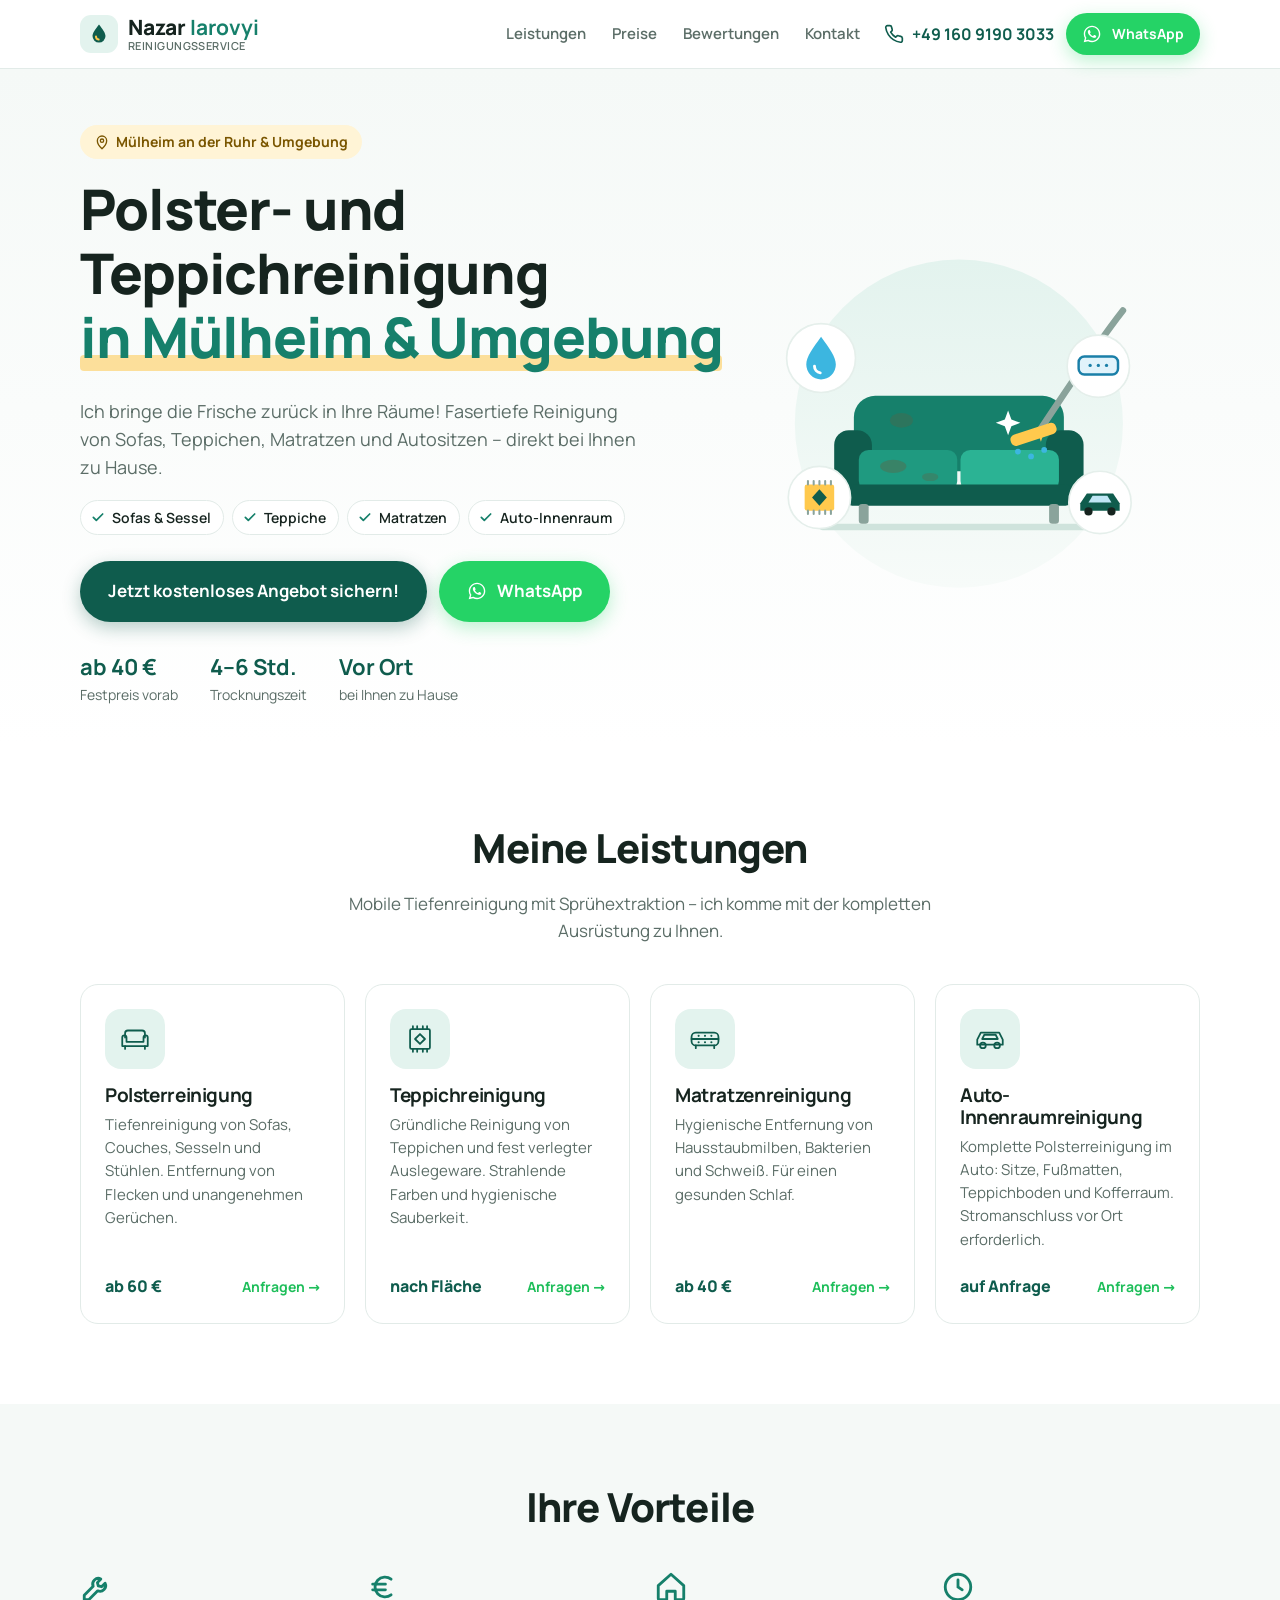
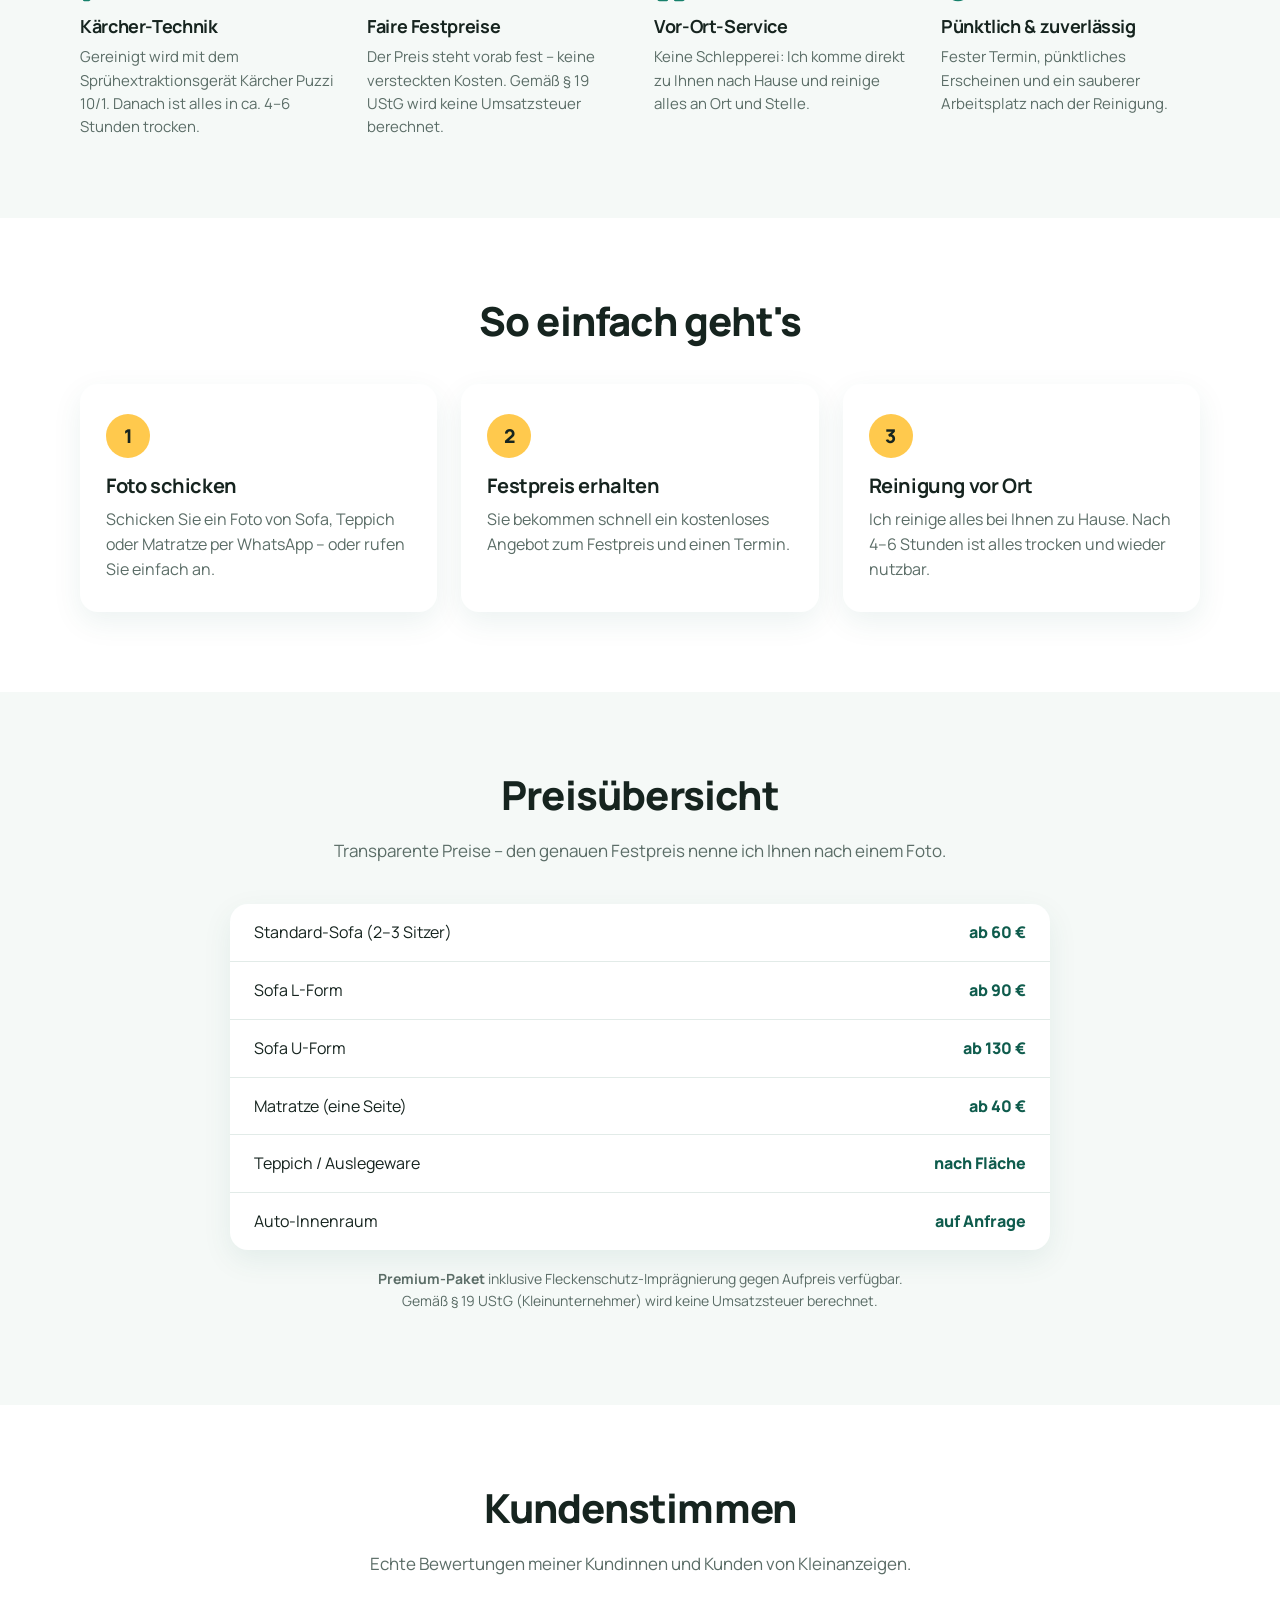
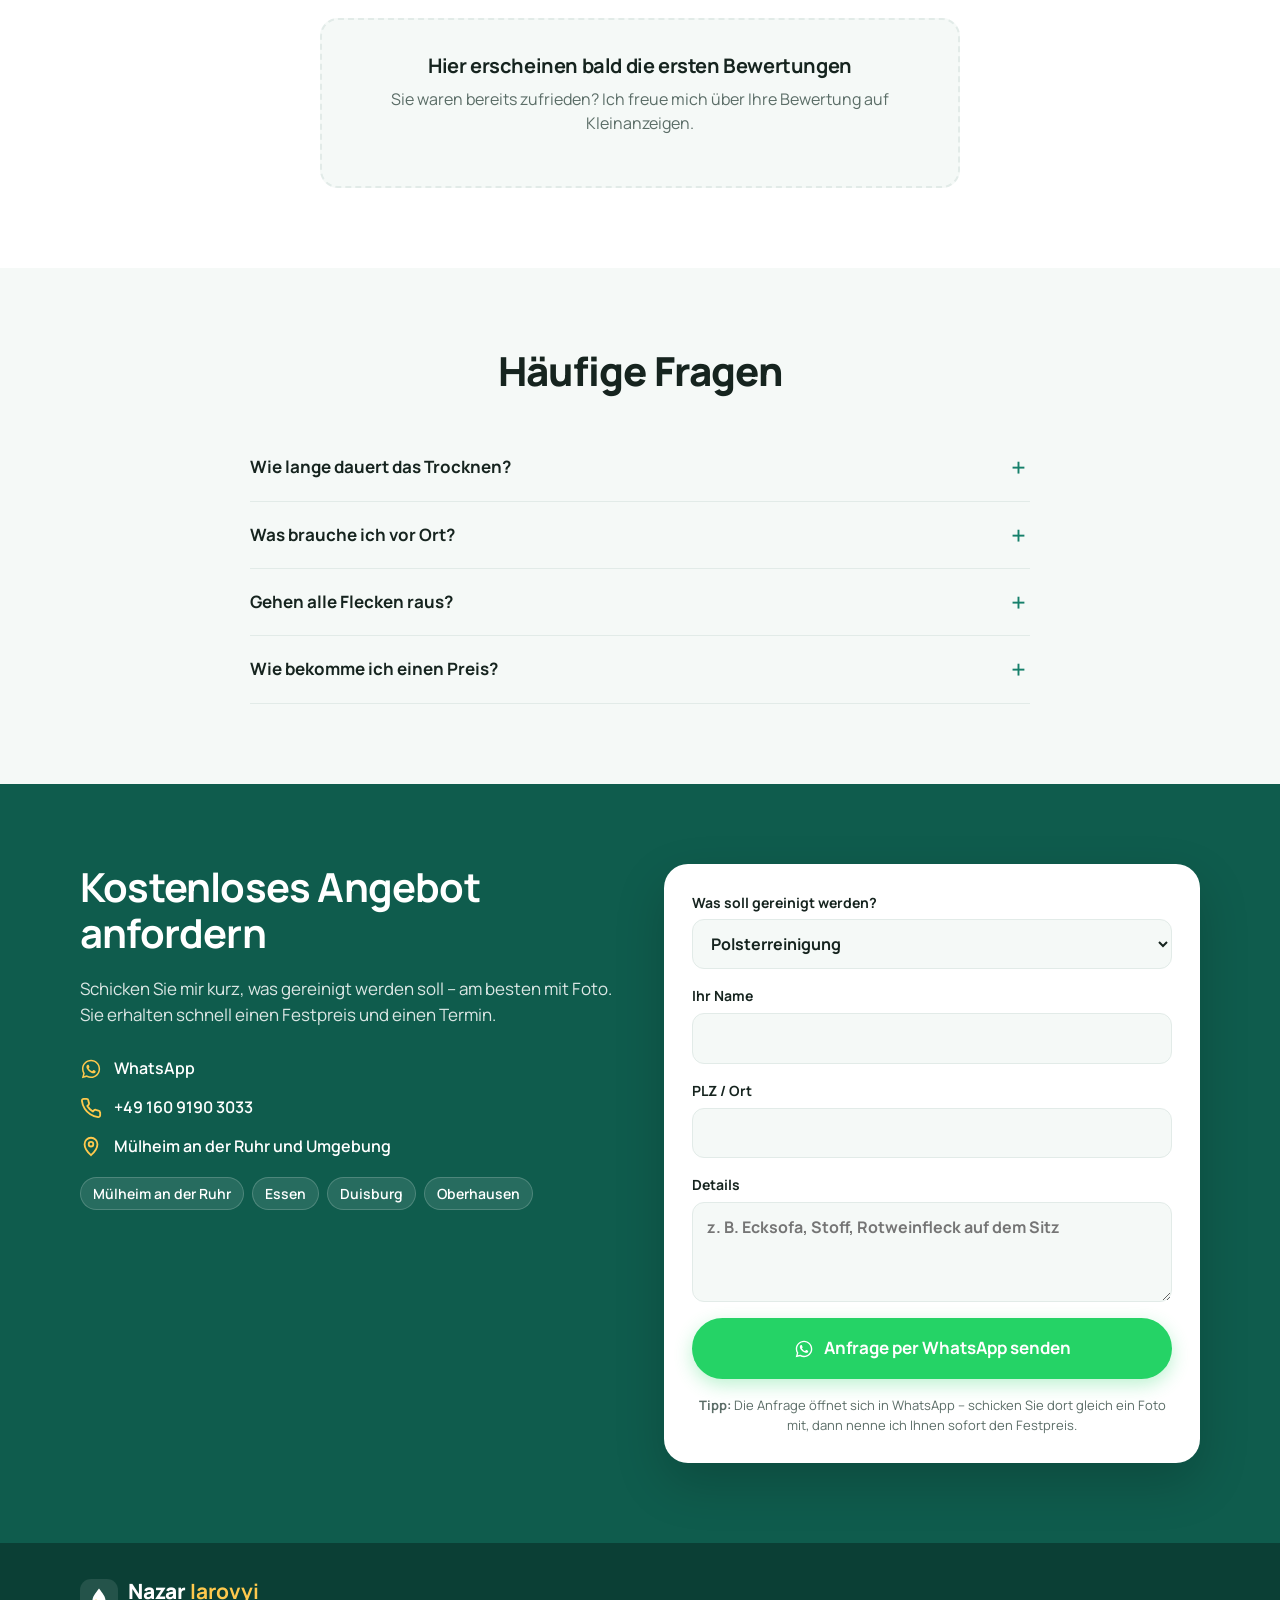
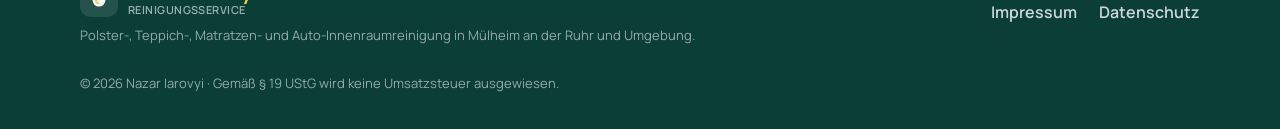
==== commit f9c70c26: "Убрать «профи»-формулировки, оставить 4 города Co-Authored-By: Claude Opus 5.5 <noreply@anthropic.co" ====
--- a/index.html
+++ b/index.html
@@ -4,7 +4,7 @@
   <meta charset="UTF-8">
   <meta name="viewport" content="width=device-width, initial-scale=1">
   <title>Polsterreinigung Mülheim & Umgebung | Nazar Iarovyi</title>
-  <meta name="description" content="Mobile Polster-, Teppich-, Matratzen- und Auto-Innenraumreinigung in Mülheim an der Ruhr und Umgebung (+35 km). Profi-Sprühextraktion mit Kärcher Puzzi, Sofa ab 60 €. Kostenloses Angebot per WhatsApp.">
+  <meta name="description" content="Mobile Polster-, Teppich-, Matratzen- und Auto-Innenraumreinigung in Mülheim an der Ruhr und Umgebung. Sprühextraktion mit Kärcher Puzzi, Sofa ab 60 €. Kostenloses Angebot per WhatsApp.">
   <meta name="theme-color" content="#0f5c4d">
   <meta property="og:title" content="Polster- und Teppichreinigung bei Ihnen zu Hause – Mülheim & Umgebung">
   <meta property="og:description" content="Sofas, Teppiche, Matratzen und Autositze – Tiefenreinigung direkt vor Ort. Foto per WhatsApp schicken, Festpreis erhalten.">
@@ -17,7 +17,7 @@
     "name": "Nazar Iarovyi Reinigungsservice",
     "telephone": "+4916091903033",
     "address": { "@type": "PostalAddress", "addressLocality": "Mülheim an der Ruhr", "addressCountry": "DE" },
-    "areaServed": { "@type": "GeoCircle", "geoMidpoint": { "@type": "GeoCoordinates", "latitude": 51.4275, "longitude": 6.8825 }, "geoRadius": 35000 },
+    "areaServed": ["Mülheim an der Ruhr", "Essen", "Duisburg", "Oberhausen"],
     "priceRange": "ab 40 €"
   }
   </script>
@@ -56,8 +56,8 @@
 <section class="hero">
   <div class="container hero__inner">
     <div class="hero__text">
-      <span class="badge"><svg class="ico"><use href="#i-pin"/></svg><span id="heroBadge">Mülheim an der Ruhr & Umgebung (+35 km)</span></span>
-      <h1 id="heroTitle">Professionelle Polster- und Teppichreinigung <span class="hl">in Mülheim & Umgebung</span></h1>
+      <span class="badge"><svg class="ico"><use href="#i-pin"/></svg><span id="heroBadge">Mülheim an der Ruhr & Umgebung</span></span>
+      <h1 id="heroTitle">Polster- und Teppichreinigung <span class="hl">in Mülheim & Umgebung</span></h1>
       <p class="hero__lead">Ich bringe die Frische zurück in Ihre Räume! Fasertiefe Reinigung von Sofas, Teppichen, Matratzen und Autositzen – direkt bei Ihnen zu Hause.</p>
       <ul class="hero__list">
         <li><svg class="ico"><use href="#i-check"/></svg>Sofas & Sessel</li>
@@ -74,7 +74,7 @@
       <ul class="hero__facts">
         <li><b>ab 40 €</b><span>Festpreis vorab</span></li>
         <li><b>4–6 Std.</b><span>Trocknungszeit</span></li>
-        <li><b>+35 km</b><span>um Mülheim</span></li>
+        <li><b>Vor Ort</b><span>bei Ihnen zu Hause</span></li>
       </ul>
     </div>
 
@@ -158,7 +158,7 @@
       <h2>Ihre Vorteile</h2>
     </div>
     <div class="why">
-      <div class="why__item"><svg class="ico"><use href="#i-tools"/></svg><h3>Profi-Ausrüstung</h3><p>Leistungsstarkes Sprühextraktionsgerät Kärcher Puzzi 10/1 – maximale Sauberkeit und schnelle Trocknung in 4–6 Stunden.</p></div>
+      <div class="why__item"><svg class="ico"><use href="#i-tools"/></svg><h3>Kärcher-Technik</h3><p>Gereinigt wird mit dem Sprühextraktionsgerät Kärcher Puzzi 10/1. Danach ist alles in ca. 4–6 Stunden trocken.</p></div>
       <div class="why__item"><svg class="ico"><use href="#i-euro"/></svg><h3>Faire Festpreise</h3><p>Der Preis steht vorab fest – keine versteckten Kosten. Gemäß § 19 UStG wird keine Umsatzsteuer berechnet.</p></div>
       <div class="why__item"><svg class="ico"><use href="#i-home"/></svg><h3>Vor-Ort-Service</h3><p>Keine Schlepperei: Ich komme direkt zu Ihnen nach Hause und reinige alles an Ort und Stelle.</p></div>
       <div class="why__item"><svg class="ico"><use href="#i-clock"/></svg><h3>Pünktlich & zuverlässig</h3><p>Fester Termin, pünktliches Erscheinen und ein sauberer Arbeitsplatz nach der Reinigung.</p></div>
@@ -222,7 +222,7 @@
       <ul class="contact__list">
         <li><a class="js-wa" href="#" target="_blank" rel="noopener"><svg class="ico"><use href="#i-wa"/></svg><span>WhatsApp</span></a></li>
         <li><a class="js-tel" href="#"><svg class="ico"><use href="#i-phone"/></svg><span class="js-phone-text">+49 160 9190 3033</span></a></li>
-        <li><svg class="ico"><use href="#i-pin"/></svg><span id="contactArea">Mülheim an der Ruhr und Umgebung (+35 km)</span></li>
+        <li><svg class="ico"><use href="#i-pin"/></svg><span id="contactArea">Mülheim an der Ruhr und Umgebung</span></li>
       </ul>
       <ul class="chips" id="areaChips"><!-- rendered by script.js --></ul>
     </div>
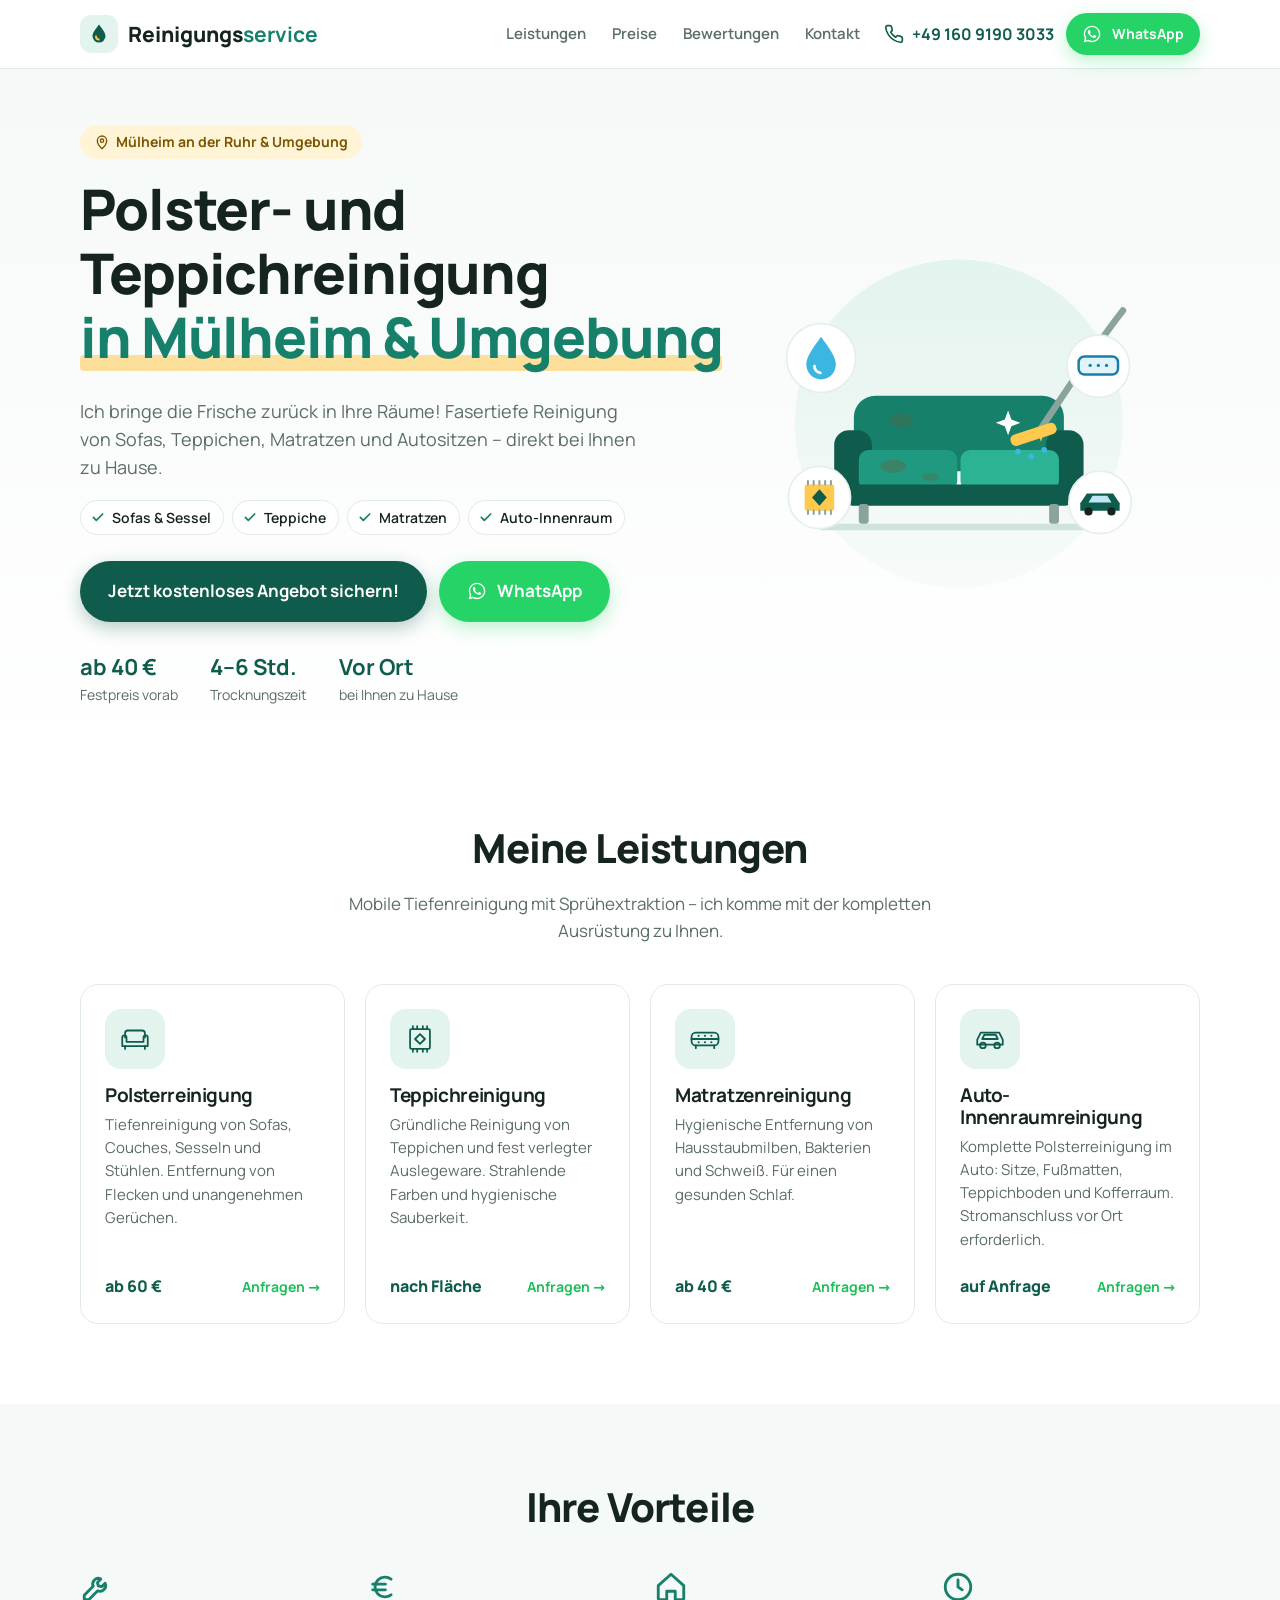
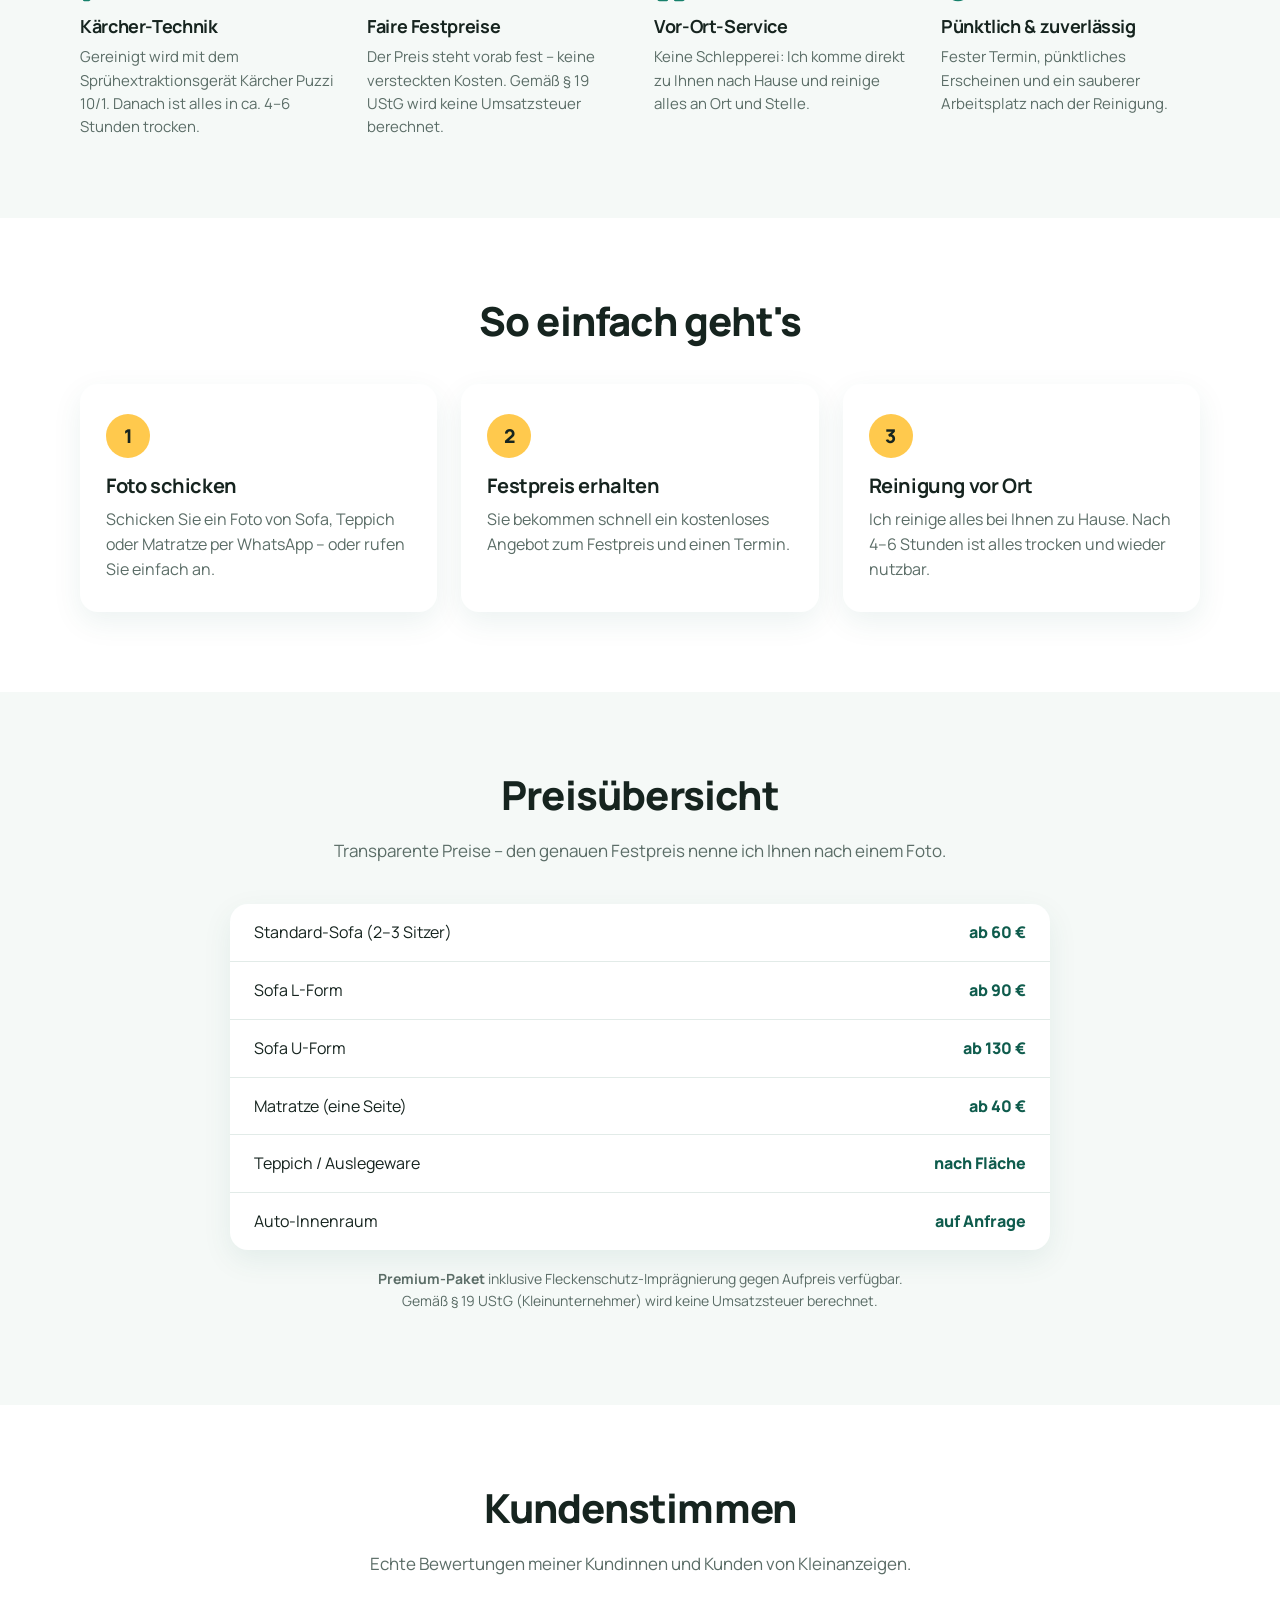
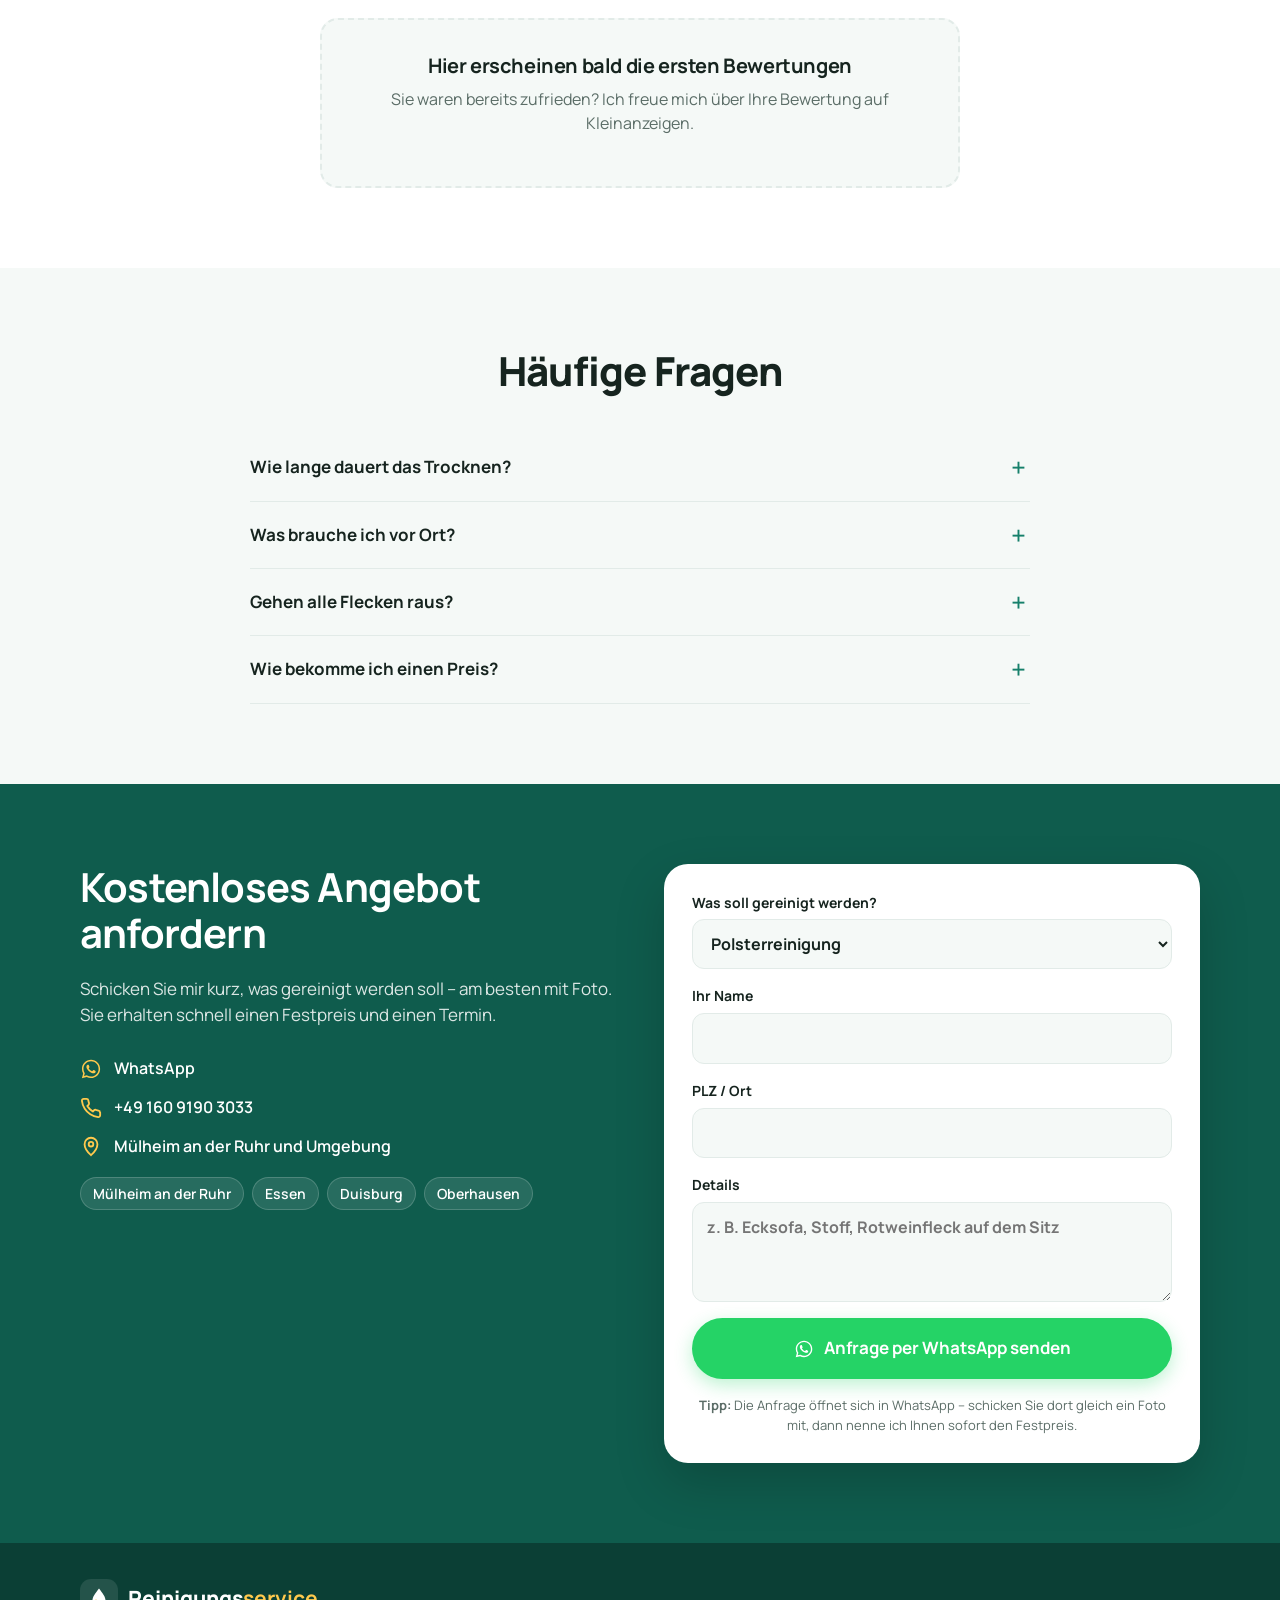
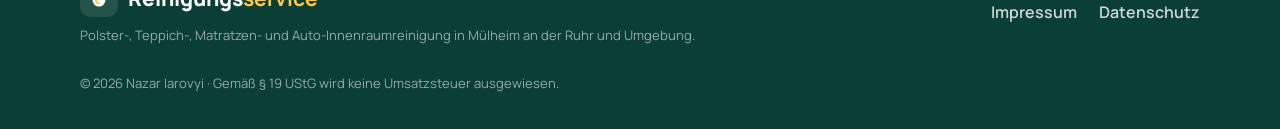
==== commit 173f147b: "Логотип: просто Reinigungsservice; сброс кэша для script/styles Co-Authored-By: Claude Opus 5.5 <nor" ====
--- a/index.html
+++ b/index.html
@@ -3,7 +3,7 @@
 <head>
   <meta charset="UTF-8">
   <meta name="viewport" content="width=device-width, initial-scale=1">
-  <title>Polsterreinigung Mülheim & Umgebung | Nazar Iarovyi</title>
+  <title>Polsterreinigung Mülheim & Umgebung | Reinigungsservice</title>
   <meta name="description" content="Mobile Polster-, Teppich-, Matratzen- und Auto-Innenraumreinigung in Mülheim an der Ruhr und Umgebung. Sprühextraktion mit Kärcher Puzzi, Sofa ab 60 €. Kostenloses Angebot per WhatsApp.">
   <meta name="theme-color" content="#0f5c4d">
   <meta property="og:title" content="Polster- und Teppichreinigung bei Ihnen zu Hause – Mülheim & Umgebung">
@@ -14,7 +14,7 @@
   {
     "@context": "https://schema.org",
     "@type": "LocalBusiness",
-    "name": "Nazar Iarovyi Reinigungsservice",
+    "name": "Reinigungsservice",
     "telephone": "+4916091903033",
     "address": { "@type": "PostalAddress", "addressLocality": "Mülheim an der Ruhr", "addressCountry": "DE" },
     "areaServed": ["Mülheim an der Ruhr", "Essen", "Duisburg", "Oberhausen"],
@@ -22,7 +22,7 @@
   }
   </script>
   <link rel="preload" href="fonts/manrope.woff2" as="font" type="font/woff2" crossorigin>
-  <link rel="stylesheet" href="styles.css">
+  <link rel="stylesheet" href="styles.css?v=3">
 </head>
 <body>
 
@@ -31,7 +31,7 @@
   <div class="container header__inner">
     <a href="#top" class="logo">
       <span class="logo__mark"><svg><use href="#i-drop"/></svg></span>
-      <span class="logo__text">Nazar <b>Iarovyi</b><small>Reinigungsservice</small></span>
+      <span class="logo__text">Reinigungs<b>service</b></span>
     </a>
 
     <nav class="nav" id="nav">
@@ -259,7 +259,7 @@
     <div>
       <a href="#top" class="logo logo--light">
         <span class="logo__mark"><svg><use href="#i-drop"/></svg></span>
-        <span class="logo__text">Nazar <b>Iarovyi</b><small>Reinigungsservice</small></span>
+        <span class="logo__text">Reinigungs<b>service</b></span>
       </a>
       <p class="footer__small">Polster-, Teppich-, Matratzen- und Auto-Innenraumreinigung in Mülheim an der Ruhr und Umgebung.</p>
     </div>
@@ -295,6 +295,6 @@
   <symbol id="s-car" viewBox="0 0 48 48"><g fill="none" stroke="currentColor" stroke-width="2.5" stroke-linecap="round" stroke-linejoin="round"><path d="M6 32v-7l5-10h26l5 10v7z"/><path d="M13 24l3-6h16l3 6z"/><circle cx="14" cy="33" r="4"/><circle cx="34" cy="33" r="4"/></g></symbol>
 </svg>
 
-<script src="script.js"></script>
+<script src="script.js?v=3"></script>
 </body>
 </html>
